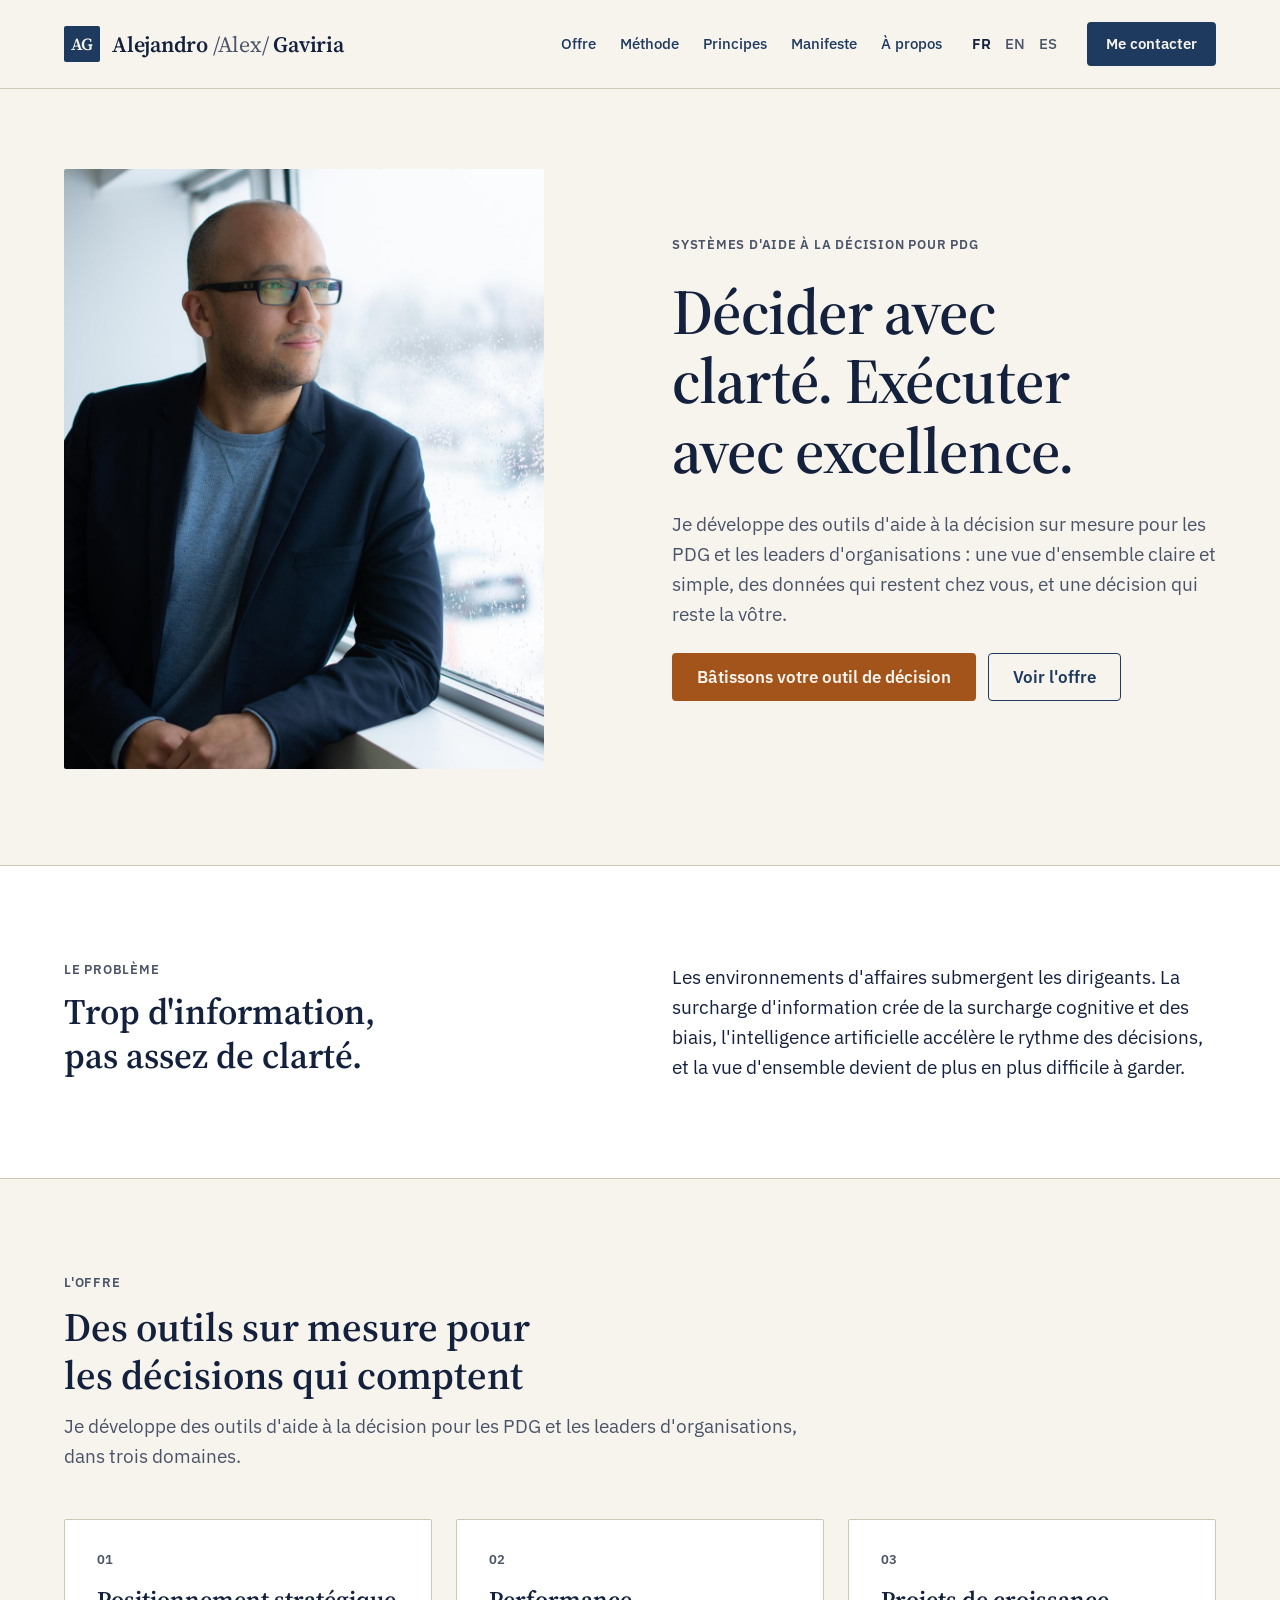
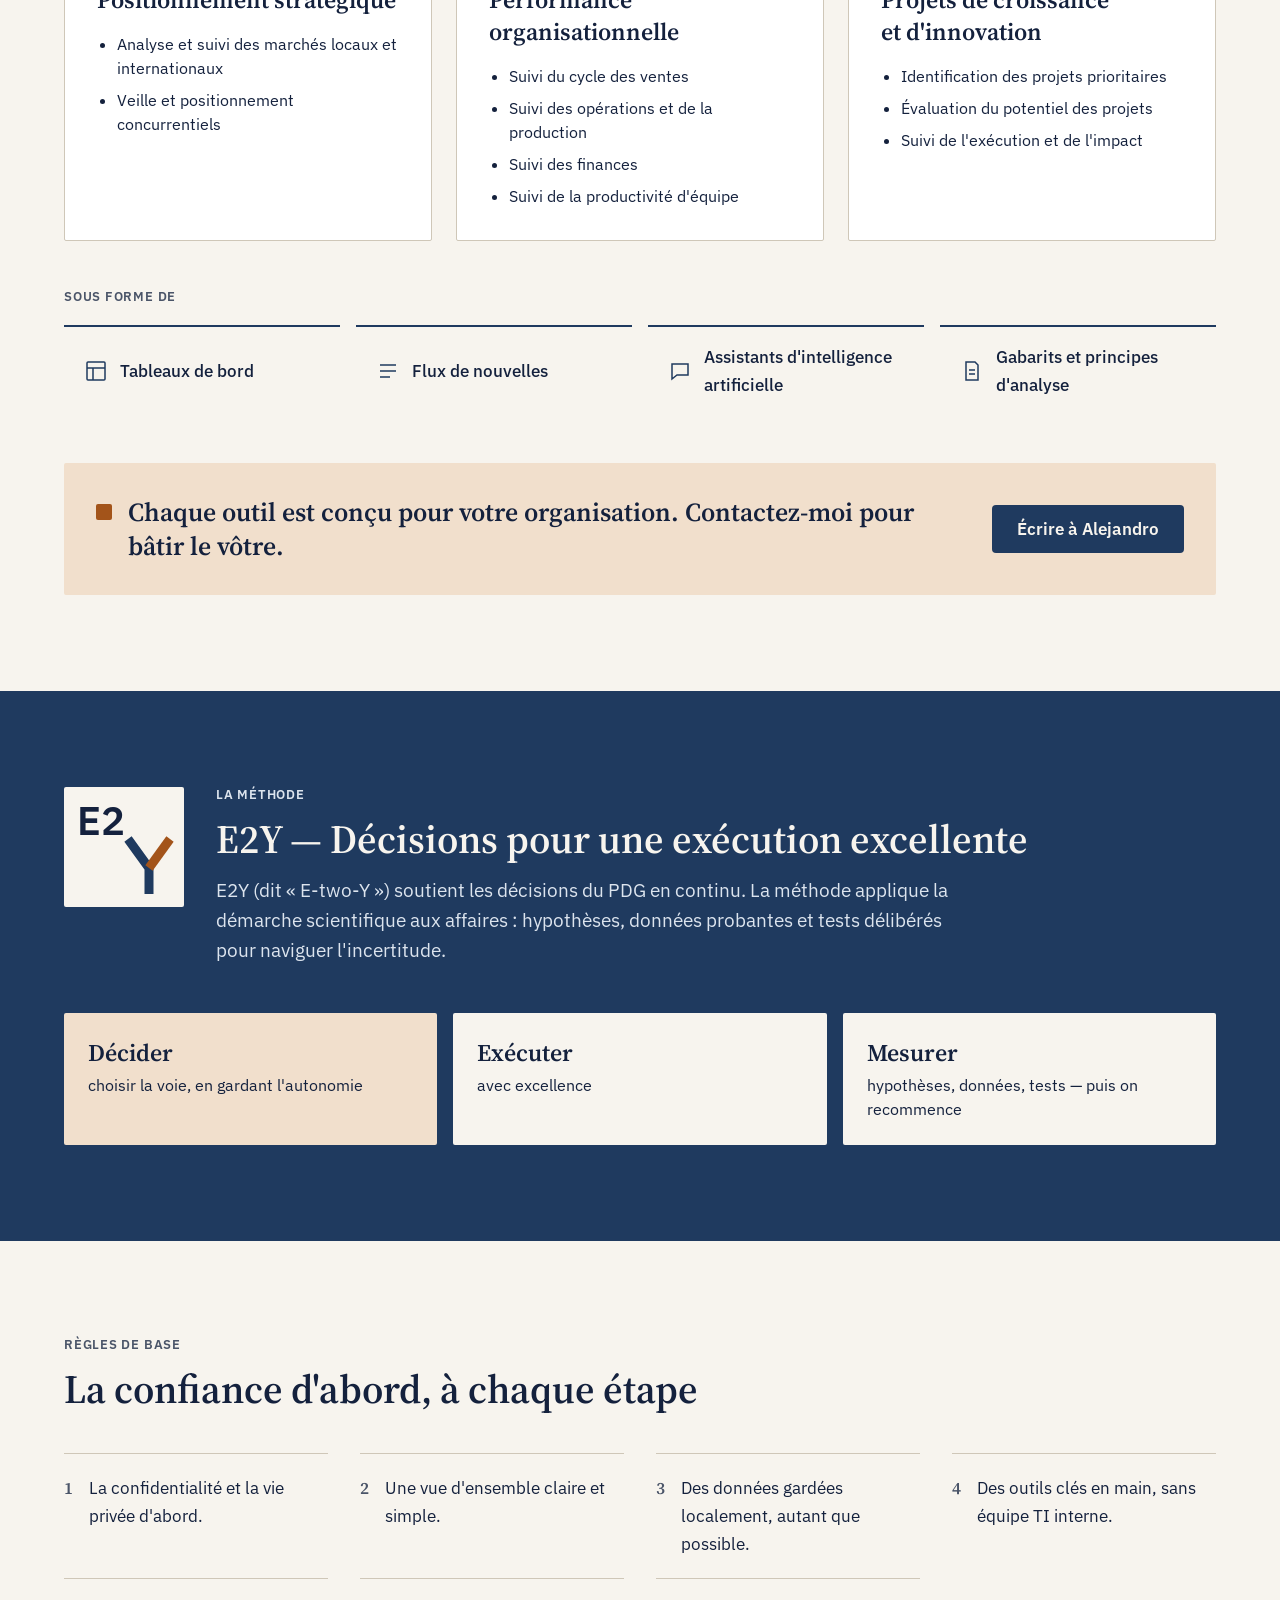
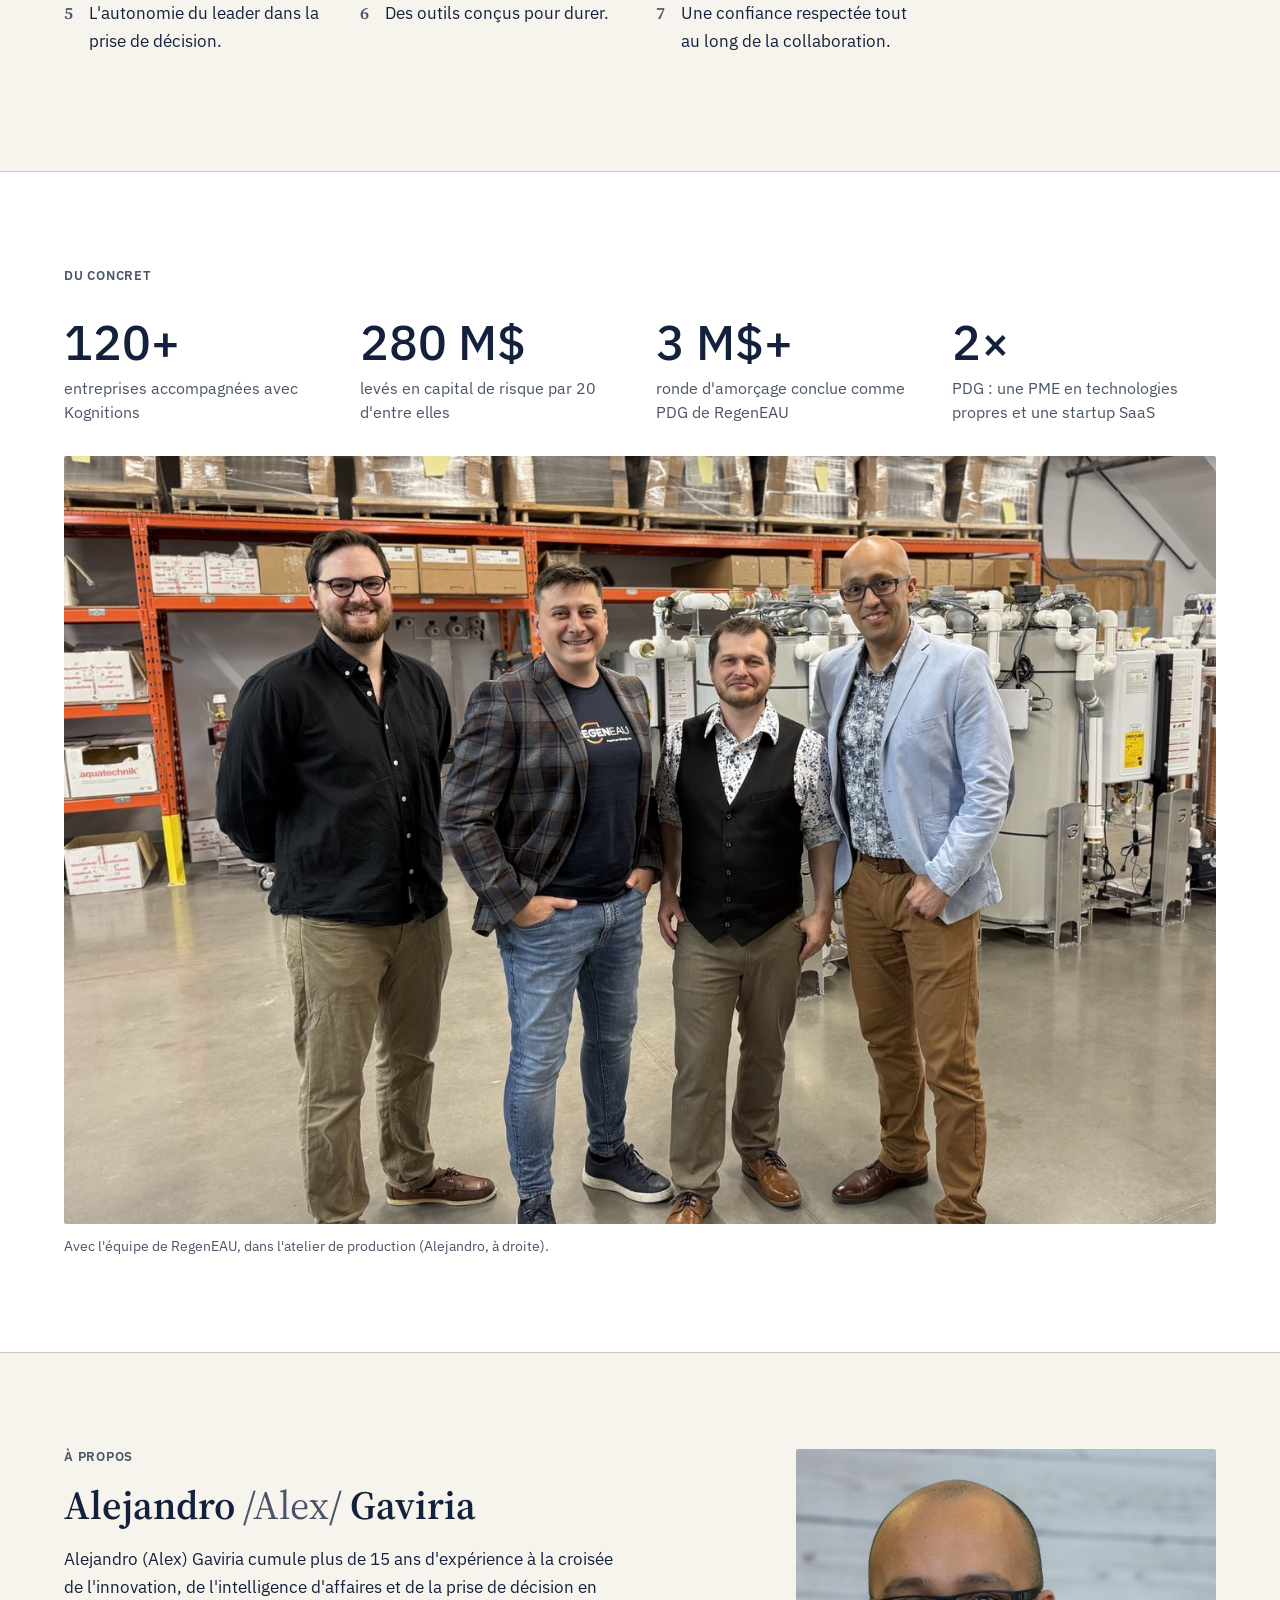
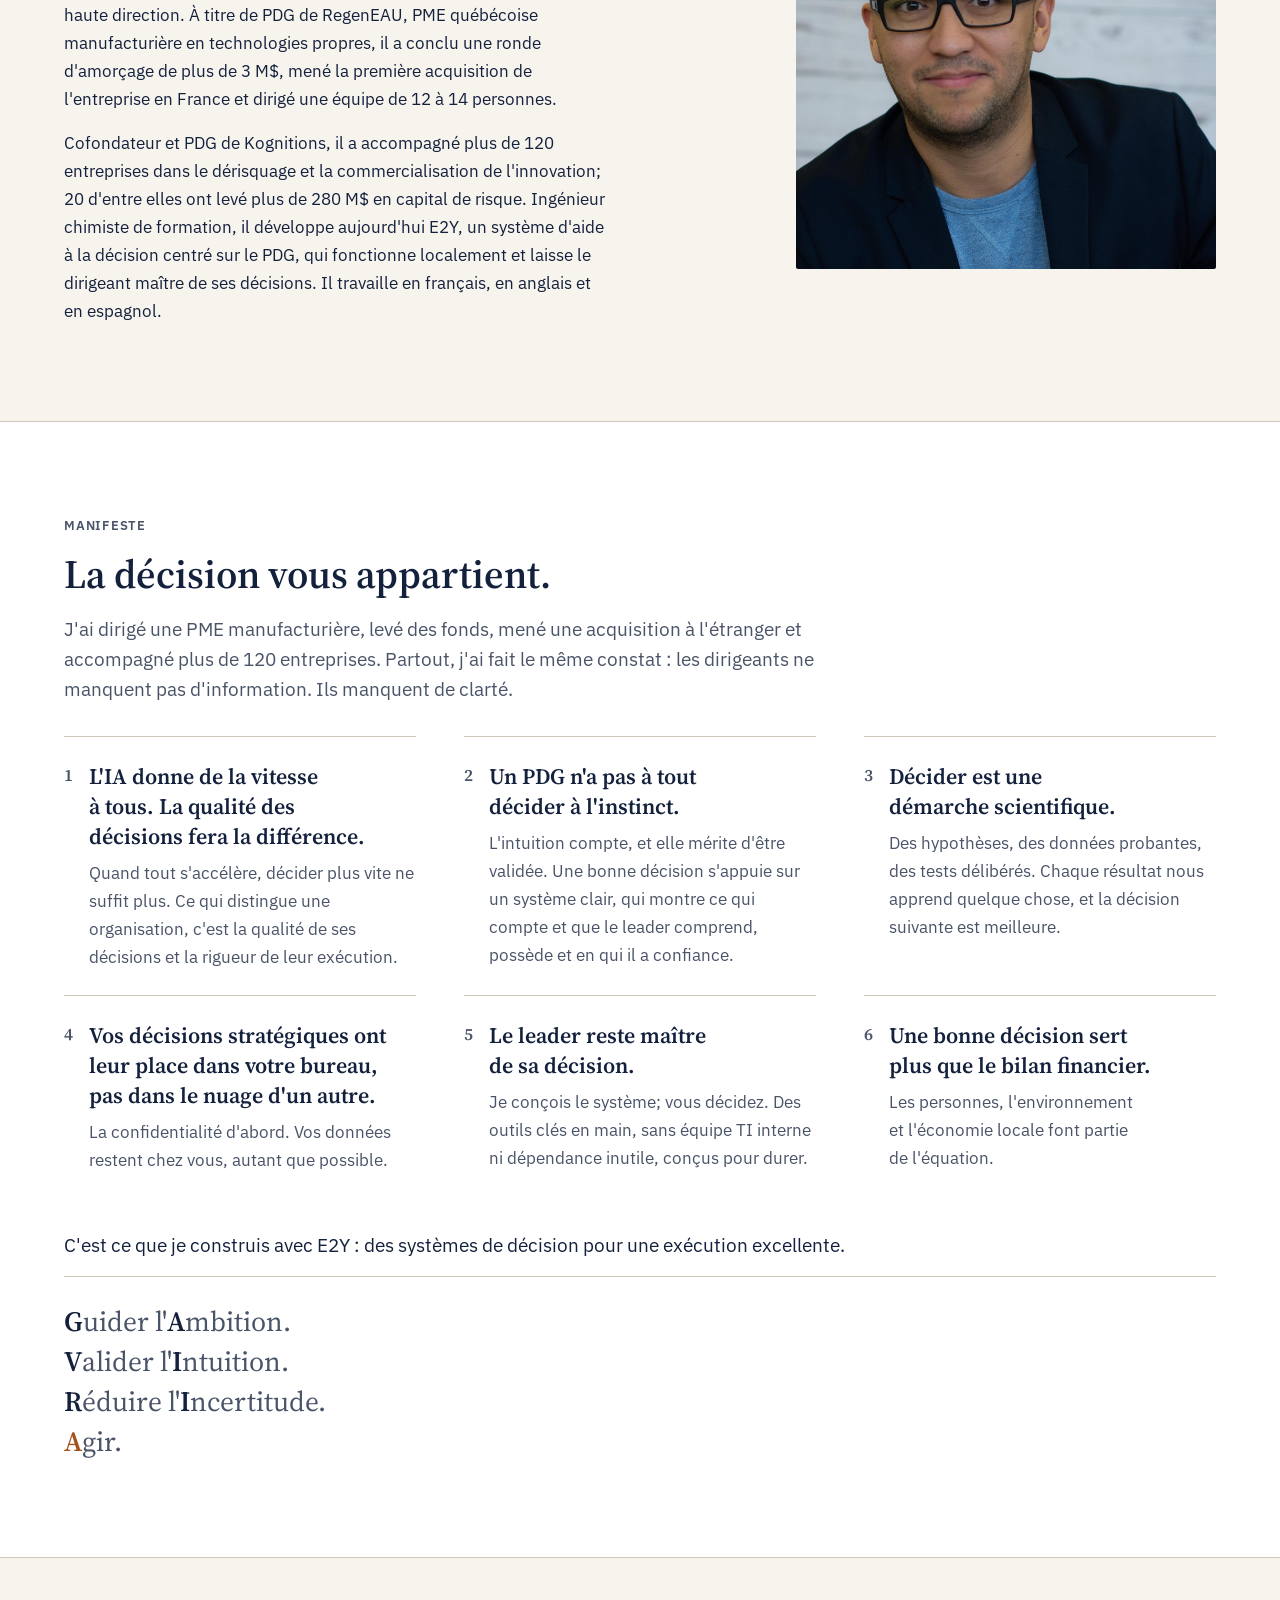
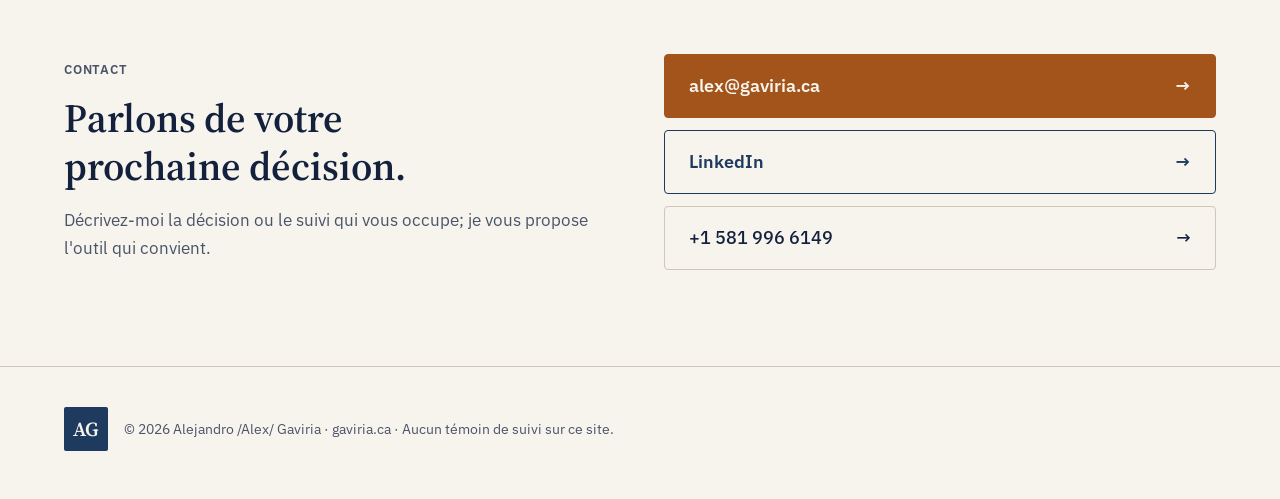
==== docs/index.html @ 64e520c6 "gaviria.ca v1.0" ====
<!doctype html>
<html lang="fr-CA">
<head>
<meta charset="utf-8">
<meta name="viewport" content="width=device-width, initial-scale=1">
<title>Alejandro /Alex/ Gaviria — Architecte de la décision</title>
<meta name="description" content="Outils d&#x27;aide à la décision sur mesure pour PDG : une vue d&#x27;ensemble claire, des données qui restent chez vous, une décision qui reste la vôtre. Méthode E2Y.">
<link rel="canonical" href="https://gaviria.ca/">
<link rel="alternate" hreflang="fr-CA" href="https://gaviria.ca/">
<link rel="alternate" hreflang="en-CA" href="https://gaviria.ca/en/">
<link rel="alternate" hreflang="es" href="https://gaviria.ca/es/">
<link rel="alternate" hreflang="x-default" href="https://gaviria.ca/">
<meta property="og:type" content="website">
<meta property="og:title" content="Alejandro /Alex/ Gaviria — Architecte de la décision">
<meta property="og:description" content="Outils d&#x27;aide à la décision sur mesure pour PDG : une vue d&#x27;ensemble claire, des données qui restent chez vous, une décision qui reste la vôtre. Méthode E2Y.">
<meta property="og:url" content="https://gaviria.ca/">
<meta property="og:image" content="https://gaviria.ca/assets/img/og.jpg">
<meta property="og:locale" content="fr_CA">
<meta name="twitter:card" content="summary_large_image">
<meta name="theme-color" content="#1F3A5F">
<link rel="icon" href="favicon.svg" type="image/svg+xml">
<link rel="apple-touch-icon" href="assets/img/apple-touch-icon.png">
<link rel="preconnect" href="https://fonts.googleapis.com">
<link rel="preconnect" href="https://fonts.gstatic.com" crossorigin>
<link rel="stylesheet" href="https://fonts.googleapis.com/css2?family=IBM+Plex+Sans:wght@400;500;600&family=Source+Serif+4:opsz,wght@8..60,400;8..60,600&display=swap">
<link rel="stylesheet" href="assets/site.css">
<script type="application/ld+json">{"@context": "https://schema.org", "@type": "Person", "name": "Alejandro Gaviria", "alternateName": "Alex Gaviria", "jobTitle": "Architecte de la décision", "url": "https://gaviria.ca/", "email": "alex@gaviria.ca", "telephone": "+15819966149", "sameAs": ["https://www.linkedin.com/in/alejandroalexgaviria/"], "knowsLanguage": ["fr", "en", "es"]}</script>
</head>
<body>
<a class="skip" href="#main">Aller au contenu</a>
<header class="header">
<nav class="wrap nav" aria-label="Navigation principale">
<a class="wordmark" href="./"><span class="mono" aria-hidden="true">AG</span><span class="wm">Alejandro <span>/Alex/</span> Gaviria</span></a>
<div class="nav__links">
<span class="nav__sections"><a href="#offre">Offre</a><a href="#methode">Méthode</a><a href="#principes">Principes</a><a href="#manifeste">Manifeste</a><a href="#apropos">À propos</a></span>
<span class="langs" role="group" aria-label="Langue"><strong aria-current="true" lang="fr-CA" title="Français">FR</strong><a href="en/" lang="en-CA" hreflang="en-CA" title="English">EN</a><a href="es/" lang="es" hreflang="es" title="Español">ES</a></span>
<a class="btn btn--primary" href="#contact">Me contacter</a>
</div>
</nav>
</header>

<main id="main">
<section class="wrap hero" aria-labelledby="hero-title">
<div class="stack">
<p class="label">Systèmes d&#x27;aide à la décision pour PDG</p>
<h1 id="hero-title">Décider avec clarté. Exécuter avec excellence.</h1>
<p class="lede">Je développe des outils d&#x27;aide à la décision sur mesure pour les PDG et les leaders d&#x27;organisations : une vue d&#x27;ensemble claire et simple, des données qui restent chez vous, et une décision qui reste la vôtre.</p>
<div class="btns">
<a class="btn btn--decision" href="mailto:alex@gaviria.ca?subject=Outil%20d%27aide%20%C3%A0%20la%20d%C3%A9cision">Bâtissons votre outil de décision</a>
<a class="btn btn--ghost" href="#offre">Voir l&#x27;offre</a>
</div>
</div>
<img class="hero__photo" src="assets/img/hero.jpg" width="1000" height="1250" alt="Alejandro Gaviria regardant par la fenêtre" style="order:-1" fetchpriority="high">
</section>

<section class="section section--white" aria-labelledby="problem-title">
<div class="wrap split">
<div class="stack" style="gap:12px"><p class="label">Le problème</p><h2 class="h2" id="problem-title">Trop d&#x27;information, pas assez de clarté.</h2></div>
<p style="font-size:19px;line-height:30px">Les environnements d&#x27;affaires submergent les dirigeants. La surcharge d&#x27;information crée de la surcharge cognitive et des biais, l&#x27;intelligence artificielle accélère le rythme des décisions, et la vue d&#x27;ensemble devient de plus en plus difficile à garder.</p>
</div>
</section>

<section class="section" id="offre" aria-labelledby="offer-title">
<div class="wrap stack-lg">
<div class="stack narrow" style="gap:12px">
<p class="label">L&#x27;offre</p>
<h2 class="h2" id="offer-title">Des outils sur mesure pour les décisions qui comptent</h2>
<p class="lede">Je développe des outils d&#x27;aide à la décision pour les PDG et les leaders d&#x27;organisations, dans trois domaines.</p>
</div>
<div class="cards"><article class="card"><p class="card__num">01</p><h3>Positionnement stratégique</h3><ul><li>Analyse et suivi des marchés locaux et internationaux</li><li>Veille et positionnement concurrentiels</li></ul></article><article class="card"><p class="card__num">02</p><h3>Performance organisationnelle</h3><ul><li>Suivi du cycle des ventes</li><li>Suivi des opérations et de la production</li><li>Suivi des finances</li><li>Suivi de la productivité d&#x27;équipe</li></ul></article><article class="card"><p class="card__num">03</p><h3>Projets de croissance et d&#x27;innovation</h3><ul><li>Identification des projets prioritaires</li><li>Évaluation du potentiel des projets</li><li>Suivi de l&#x27;exécution et de l&#x27;impact</li></ul></article></div>
<div class="stack" style="gap:20px">
<p class="label">Sous forme de</p>
<ul class="tools"><li><svg width="24" height="24" viewBox="0 0 24 24" fill="none" stroke="#1F3A5F" stroke-width="1.5" aria-hidden="true"><rect x="3" y="3" width="18" height="18" rx="1"/><path d="M3 9h18M9 21V9"/></svg><span>Tableaux de bord</span></li><li><svg width="24" height="24" viewBox="0 0 24 24" fill="none" stroke="#1F3A5F" stroke-width="1.5" aria-hidden="true"><path d="M4 6h16M4 12h16M4 18h10"/></svg><span>Flux de nouvelles</span></li><li><svg width="24" height="24" viewBox="0 0 24 24" fill="none" stroke="#1F3A5F" stroke-width="1.5" aria-hidden="true"><path d="M4 5h16v11H9l-5 4z"/></svg><span>Assistants d&#x27;intelligence artificielle</span></li><li><svg width="24" height="24" viewBox="0 0 24 24" fill="none" stroke="#1F3A5F" stroke-width="1.5" aria-hidden="true"><path d="M6 3h9l3 3v15H6z"/><path d="M9 11h6M9 15h6"/></svg><span>Gabarits et principes d&#x27;analyse</span></li></ul>
</div>
<div class="band">
<div class="band__text"><span class="band__mark" aria-hidden="true"></span><p>Chaque outil est conçu pour votre organisation. Contactez-moi pour bâtir le vôtre.</p></div>
<a class="btn btn--primary" href="mailto:alex@gaviria.ca?subject=Outil%20d%27aide%20%C3%A0%20la%20d%C3%A9cision">Écrire à Alejandro</a>
</div>
</div>
</section>

<section class="section section--brand" id="methode" aria-labelledby="method-title">
<div class="wrap stack-lg">
<div class="method__head">
<svg class="badge" viewBox="0 0 120 120" role="img" aria-label="Badge de la méthode E2Y"><rect width="120" height="120" rx="2" fill="#F7F4EE"/><text x="13" y="48" font-family="Source Serif 4, Georgia, serif" font-weight="600" font-size="40" fill="#14213D">E2</text><g transform="translate(55 49) scale(0.5)"><polyline points="60,116 60,64 18,6" fill="none" stroke="#1F3A5F" stroke-width="18"/><line x1="60" y1="64" x2="102" y2="6" stroke="#A3541A" stroke-width="18"/></g></svg>
<div class="stack">
<p class="label">La méthode</p>
<h2 class="h2" id="method-title">E2Y — Décisions pour une exécution excellente</h2>
<p class="lede">E2Y (dit « E-two-Y ») soutient les décisions du PDG en continu. La méthode applique la démarche scientifique aux affaires : hypothèses, données probantes et tests délibérés pour naviguer l&#x27;incertitude.</p>
</div>
</div>
<ol class="loop"><li><b>Décider</b><span>choisir la voie, en gardant l&#x27;autonomie</span></li><li><b>Exécuter</b><span>avec excellence</span></li><li><b>Mesurer</b><span>hypothèses, données, tests — puis on recommence</span></li></ol>
</div>
</section>

<section class="section" id="principes" aria-labelledby="principles-title">
<div class="wrap stack" style="gap:40px">
<div class="stack narrow" style="gap:12px"><p class="label">Règles de base</p><h2 class="h2" id="principles-title">La confiance d&#x27;abord, à chaque étape</h2></div>
<ol class="numbered"><li><span>La confidentialité et la vie privée d&#x27;abord.</span></li><li><span>Une vue d&#x27;ensemble claire et simple.</span></li><li><span>Des données gardées localement, autant que possible.</span></li><li><span>Des outils clés en main, sans équipe TI interne.</span></li><li><span>L&#x27;autonomie du leader dans la prise de décision.</span></li><li><span>Des outils conçus pour durer.</span></li><li><span>Une confiance respectée tout au long de la collaboration.</span></li></ol>
</div>
</section>

<section class="section section--white" aria-labelledby="proof-title">
<div class="wrap stack" style="gap:32px">
<h2 class="label" id="proof-title" style="font-family:var(--font-sans)">Du concret</h2>
<dl class="metrics"><div><dt>120+</dt><dd>entreprises accompagnées avec Kognitions</dd></div><div><dt>280 M$</dt><dd>levés en capital de risque par 20 d&#x27;entre elles</dd></div><div><dt>3 M$+</dt><dd>ronde d&#x27;amorçage conclue comme PDG de RegenEAU</dd></div><div><dt>2×</dt><dd>PDG : une PME en technologies propres et une startup SaaS</dd></div></dl>
<figure>
<img src="assets/img/equipe.jpg" width="1400" height="933" alt="Alejandro Gaviria avec trois membres de l&#x27;équipe de RegenEAU, dans l&#x27;atelier de production" loading="lazy">
<figcaption>Avec l&#x27;équipe de RegenEAU, dans l&#x27;atelier de production (Alejandro, à droite).</figcaption>
</figure>
</div>
</section>

<section class="section" id="apropos" aria-labelledby="about-title">
<div class="wrap about">
<img class="about__photo" src="assets/img/portrait.jpg" width="800" height="800" alt="Portrait d&#x27;Alejandro Gaviria" loading="lazy">
<div class="stack">
<p class="label">À propos</p>
<h2 class="h2" id="about-title">Alejandro <span>/Alex/</span> Gaviria</h2>
<p>Alejandro (Alex) Gaviria cumule plus de 15 ans d&#x27;expérience à la croisée de l&#x27;innovation, de l&#x27;intelligence d&#x27;affaires et de la prise de décision en haute direction. À titre de PDG de RegenEAU, PME québécoise manufacturière en technologies propres, il a conclu une ronde d&#x27;amorçage de plus de 3 M$, mené la première acquisition de l&#x27;entreprise en France et dirigé une équipe de 12 à 14 personnes.</p><p>Cofondateur et PDG de Kognitions, il a accompagné plus de 120 entreprises dans le dérisquage et la commercialisation de l&#x27;innovation; 20 d&#x27;entre elles ont levé plus de 280 M$ en capital de risque. Ingénieur chimiste de formation, il développe aujourd&#x27;hui E2Y, un système d&#x27;aide à la décision centré sur le PDG, qui fonctionne localement et laisse le dirigeant maître de ses décisions. Il travaille en français, en anglais et en espagnol.</p>
</div>
</div>
</section>

<section class="section section--white" id="manifeste" aria-labelledby="manifesto-title">
<div class="wrap stack">
<p class="label">Manifeste</p>
<h2 class="h2" id="manifesto-title">La décision vous appartient.</h2>
<p class="lede">J&#x27;ai dirigé une PME manufacturière, levé des fonds, mené une acquisition à l&#x27;étranger et accompagné plus de 120 entreprises. Partout, j&#x27;ai fait le même constat : les dirigeants ne manquent pas d&#x27;information. Ils manquent de clarté.</p>
<ol class="numbered manifesto" style="margin-top:16px"><li><div><h3>L&#x27;IA donne de la vitesse à tous. La qualité des décisions fera la différence.</h3><p>Quand tout s&#x27;accélère, décider plus vite ne suffit plus. Ce qui distingue une organisation, c&#x27;est la qualité de ses décisions et la rigueur de leur exécution.</p></div></li><li><div><h3>Un PDG n&#x27;a pas à tout décider à l&#x27;instinct.</h3><p>L&#x27;intuition compte, et elle mérite d&#x27;être validée. Une bonne décision s&#x27;appuie sur un système clair, qui montre ce qui compte et que le leader comprend, possède et en qui il a confiance.</p></div></li><li><div><h3>Décider est une démarche scientifique.</h3><p>Des hypothèses, des données probantes, des tests délibérés. Chaque résultat nous apprend quelque chose, et la décision suivante est meilleure.</p></div></li><li><div><h3>Vos décisions stratégiques ont leur place dans votre bureau, pas dans le nuage d&#x27;un autre.</h3><p>La confidentialité d&#x27;abord. Vos données restent chez vous, autant que possible.</p></div></li><li><div><h3>Le leader reste maître de sa décision.</h3><p>Je conçois le système; vous décidez. Des outils clés en main, sans équipe TI interne ni dépendance inutile, conçus pour durer.</p></div></li><li><div><h3>Une bonne décision sert plus que le bilan financier.</h3><p>Les personnes, l&#x27;environnement et l&#x27;économie locale font partie de l&#x27;équation.</p></div></li></ol>
<p style="margin-top:16px;font-size:19px;line-height:30px">C&#x27;est ce que je construis avec E2Y : des systèmes de décision pour une exécution excellente.</p>
<div class="motto" aria-label="Guider l&#x27;Ambition.Valider l&#x27;Intuition.Réduire l&#x27;Incertitude.Agir."><p><b>G</b>uider l&#x27;<b>A</b>mbition.</p><p><b>V</b>alider l&#x27;<b>I</b>ntuition.</p><p><b>R</b>éduire l&#x27;<b>I</b>ncertitude.</p><p><b class="act">A</b>gir.</p></div>
</div>
</section>

<section class="section" id="contact" aria-labelledby="contact-title">
<div class="wrap contact">
<div class="stack">
<p class="label">Contact</p>
<h2 class="h2" id="contact-title">Parlons de votre prochaine décision.</h2>
<p class="muted">Décrivez-moi la décision ou le suivi qui vous occupe; je vous propose l&#x27;outil qui convient.</p>
</div>
<div class="contact__links">
<a class="btn--decision" href="mailto:alex@gaviria.ca?subject=Outil%20d%27aide%20%C3%A0%20la%20d%C3%A9cision"><span>alex@gaviria.ca</span><span aria-hidden="true">→</span></a>
<a href="https://www.linkedin.com/in/alejandroalexgaviria/" rel="me noopener"><span>LinkedIn</span><span aria-hidden="true">→</span></a>
<a class="quiet" href="tel:+15819966149"><span>+1 581 996 6149</span><span aria-hidden="true">→</span></a>
</div>
</div>
</section>
</main>

<footer class="footer">
<div class="wrap footer__row"><span class="mono mono--lg" aria-hidden="true">AG</span><span>© 2026 Alejandro /Alex/ Gaviria · gaviria.ca · Aucun témoin de suivi sur ce site.</span></div>
</footer>
</body>
</html>
---- docs/assets/site.css ----
/* gaviria.ca — built on the Alejandro /Alex/ Gaviria design system (tokens below) */
:root {
  --paper: #F7F4EE;
  --surface: #FFFFFF;
  --ink: #14213D;
  --ink-muted: #4A5468;
  --brand: #1F3A5F;
  --brand-tint: #DCE4EE;
  --signal: #A3541A;
  --signal-strong: #8A4614;
  --signal-bright: #E0913F;
  --signal-tint: #F1DFCC;
  --hairline: #CFC7B8;
  --font-serif: "Source Serif 4", Georgia, "Times New Roman", serif;
  --font-sans: "IBM Plex Sans", system-ui, -apple-system, "Segoe UI", sans-serif;
  --radius-sm: 2px;
  --radius-md: 4px;
  --wrap: 1200px;
}

*, *::before, *::after { box-sizing: border-box; }
html { scroll-behavior: smooth; -webkit-text-size-adjust: 100%; }
@media (prefers-reduced-motion: reduce) { html { scroll-behavior: auto; } }
body { margin: 0; background: var(--paper); color: var(--ink); font-family: var(--font-sans); font-size: 17px; line-height: 28px; }
img { display: block; max-width: 100%; height: auto; }
a { color: var(--brand); }
a:hover { color: var(--ink); }
:focus-visible { outline: 3px solid var(--signal); outline-offset: 3px; }
h1, h2, h3 { font-family: var(--font-serif); font-weight: 600; margin: 0; text-wrap: balance; }
p { margin: 0; text-wrap: pretty; }

.skip { position: absolute; left: -9999px; top: 8px; background: var(--brand); color: var(--paper); padding: 8px 16px; border-radius: var(--radius-md); z-index: 10; }
.skip:focus { left: 16px; }

.wrap { max-width: var(--wrap); margin: 0 auto; padding: 0 24px; }
.section { padding: 96px 0; }
.section--white { background: var(--surface); border-top: 1px solid var(--hairline); border-bottom: 1px solid var(--hairline); }
.section--brand { background: var(--brand); color: var(--paper); }
.stack { display: flex; flex-direction: column; gap: 16px; }
.stack-lg { display: flex; flex-direction: column; gap: 48px; }
.label { font-size: 13px; line-height: 16px; font-weight: 600; letter-spacing: 0.06em; text-transform: uppercase; color: var(--ink-muted); }
.section--brand .label { color: var(--brand-tint); }
.h2 { font-size: 40px; line-height: 48px; }
.lede { font-size: 19px; line-height: 30px; color: var(--ink-muted); max-width: 760px; }
.muted { color: var(--ink-muted); }
.narrow { max-width: 760px; }

/* Buttons */
.btn { display: inline-flex; align-items: center; justify-content: center; text-align: center; min-height: 48px; padding: 10px 24px; line-height: 22px; border-radius: var(--radius-md); font-weight: 600; text-decoration: none; border: 1px solid transparent; }
.btn--decision { background: var(--signal); color: var(--paper); }
.btn--decision:hover { background: var(--signal-strong); color: var(--paper); }
.btn--primary { background: var(--brand); color: var(--paper); }
.btn--primary:hover { background: var(--ink); color: var(--paper); }
.btn--ghost { border-color: var(--brand); color: var(--brand); }
.btn--ghost:hover { background: var(--brand-tint); color: var(--ink); }
.btns { display: flex; flex-wrap: wrap; gap: 12px; }

/* Header */
.header { border-bottom: 1px solid var(--hairline); background: var(--paper); }
.nav { display: flex; flex-wrap: wrap; align-items: center; justify-content: space-between; gap: 12px 32px; padding-top: 20px; padding-bottom: 20px; }
.wordmark { font-family: var(--font-serif); font-weight: 600; font-size: 22px; line-height: 28px; letter-spacing: -0.01em; color: var(--ink); text-decoration: none; white-space: nowrap; }
.wordmark { display: inline-flex; align-items: center; gap: 12px; }
.wordmark .wm span { font-weight: 400; color: var(--ink-muted); }
.mono { display: inline-flex; align-items: center; justify-content: center; width: 36px; height: 36px; flex-shrink: 0; background: var(--brand); color: var(--paper); border-radius: var(--radius-sm); font-family: var(--font-serif); font-weight: 600; font-size: 17px; letter-spacing: -0.02em; }
.mono--lg { width: 44px; height: 44px; font-size: 20px; }
.footer__row { display: flex; align-items: center; gap: 16px; flex-wrap: wrap; }
.nav__links { display: flex; flex-wrap: wrap; align-items: center; gap: 4px 24px; font-size: 15px; font-weight: 500; }
.nav__links a:not(.btn) { text-decoration: none; padding: 10px 0; }
.langs { display: flex; gap: 2px; color: var(--ink-muted); }
.nav__links .langs a, .langs strong { padding: 10px 6px; text-decoration: none; }
.langs a { color: var(--ink-muted); }
.langs strong { color: var(--ink); font-weight: 600; }
.nav__links .btn { min-height: 44px; padding: 8px 18px; }
.nav__sections { display: contents; }
@media (max-width: 760px) {
  .nav__sections { display: none; }
}

/* Hero */
.hero { display: grid; grid-template-columns: repeat(auto-fit, minmax(300px, 1fr)); gap: 48px 64px; align-items: center; padding-top: 80px; padding-bottom: 96px; }
.hero__photo { width: 100%; max-width: 480px; aspect-ratio: 4 / 5; object-fit: cover; border-radius: var(--radius-sm); }
.hero h1 { font-size: clamp(40px, 5vw, 68px); line-height: 1.08; letter-spacing: -0.015em; }
.hero .stack { gap: 24px; }

/* Problem */
.split { display: grid; grid-template-columns: repeat(auto-fit, minmax(300px, 1fr)); gap: 32px 64px; }
.split .h2 { font-size: 36px; line-height: 44px; }

/* Offer */
.cards { display: grid; grid-template-columns: repeat(auto-fit, minmax(280px, 1fr)); gap: 24px; }
.card { background: var(--surface); border: 1px solid var(--hairline); border-radius: var(--radius-sm); padding: 32px; display: flex; flex-direction: column; gap: 16px; }
.card__num { font-size: 13px; line-height: 16px; font-weight: 600; color: var(--ink-muted); }
.card h3 { font-size: 24px; line-height: 32px; }
.card ul { margin: 0; padding-left: 20px; display: flex; flex-direction: column; gap: 8px; font-size: 16px; line-height: 24px; }
.tools { display: grid; grid-template-columns: repeat(auto-fit, minmax(220px, 1fr)); gap: 16px; list-style: none; margin: 0; padding: 0; }
.tools li { display: flex; align-items: center; gap: 12px; padding: 16px 20px; border-top: 2px solid var(--brand); font-weight: 500; }
.tools svg { flex-shrink: 0; }
.band { background: var(--signal-tint); border-radius: var(--radius-sm); padding: 32px; display: flex; flex-wrap: wrap; align-items: center; justify-content: space-between; gap: 24px; }
.band__text { display: flex; gap: 16px; align-items: flex-start; flex: 1 1 420px; }
.band__mark { width: 16px; height: 16px; margin-top: 9px; background: var(--signal); border-radius: var(--radius-sm); flex-shrink: 0; }
.band p { font-family: var(--font-serif); font-weight: 600; font-size: 26px; line-height: 34px; }

/* Method */
.method__head { display: flex; flex-wrap: wrap; gap: 32px; align-items: flex-start; }
.method__head .stack { flex: 1 1 420px; gap: 12px; }
.badge { width: 120px; height: 120px; flex-shrink: 0; }
.section--brand .lede { color: var(--brand-tint); }
.loop { display: flex; flex-wrap: wrap; align-items: stretch; gap: 16px; list-style: none; margin: 0; padding: 0; }
.loop li { flex: 1 1 220px; background: var(--paper); color: var(--ink); border-radius: var(--radius-sm); padding: 24px; display: flex; flex-direction: column; gap: 4px; position: relative; }
.loop li:first-child { background: var(--signal-tint); }
.loop b { font-family: var(--font-serif); font-weight: 600; font-size: 24px; line-height: 32px; }
.loop span { font-size: 16px; line-height: 24px; }

/* Principles, manifesto lists */
.numbered { list-style: none; margin: 0; padding: 0; display: grid; grid-template-columns: repeat(auto-fit, minmax(260px, 1fr)); gap: 0 32px; counter-reset: n; }
.numbered li { display: flex; gap: 16px; padding: 20px 0; border-top: 1px solid var(--hairline); counter-increment: n; }
.numbered li::before { content: counter(n); font-family: var(--font-serif); font-weight: 600; color: var(--ink-muted); }
.manifesto { grid-template-columns: repeat(auto-fit, minmax(320px, 1fr)); gap: 0 48px; }
.manifesto li { padding: 24px 0; }
.manifesto h3 { font-size: 22px; line-height: 30px; margin-bottom: 8px; }
.manifesto p { color: var(--ink-muted); }
.motto { padding-top: 24px; border-top: 1px solid var(--hairline); font-family: var(--font-serif); font-size: 28px; line-height: 40px; color: var(--ink-muted); }
.motto p { margin: 0; }
.motto b { font-weight: 600; color: var(--ink); }
.motto .act { color: var(--signal); }

/* Proof */
.metrics { display: grid; grid-template-columns: repeat(auto-fit, minmax(220px, 1fr)); gap: 32px; margin: 0; }
.metrics div { display: flex; flex-direction: column; gap: 8px; }
.metrics dt { font-size: 48px; line-height: 52px; font-weight: 500; }
.metrics dd { margin: 0; font-size: 16px; line-height: 24px; color: var(--ink-muted); }
figure { margin: 0; display: flex; flex-direction: column; gap: 12px; }
figure img { width: 100%; aspect-ratio: 3 / 2; object-fit: cover; border-radius: var(--radius-sm); }
figcaption { font-size: 14px; line-height: 20px; color: var(--ink-muted); }

/* About */
.about { display: grid; grid-template-columns: repeat(auto-fit, minmax(300px, 1fr)); gap: 48px; align-items: start; }
.about__photo { width: 100%; max-width: 420px; aspect-ratio: 1 / 1; object-fit: cover; border-radius: var(--radius-sm); justify-self: end; order: 1; }
.about h2 span { font-weight: 400; color: var(--ink-muted); }

/* Contact */
.contact { display: grid; grid-template-columns: repeat(auto-fit, minmax(300px, 1fr)); gap: 48px; align-items: center; }
.contact__links { display: flex; flex-direction: column; gap: 12px; }
.contact__links a { display: flex; align-items: center; justify-content: space-between; gap: 16px; min-height: 64px; padding: 0 24px; border-radius: var(--radius-md); text-decoration: none; font-weight: 600; font-size: 18px; border: 1px solid var(--brand); color: var(--brand); }
.contact__links a:hover { background: var(--brand-tint); color: var(--ink); }
.contact__links a.btn--decision { border-color: var(--signal); color: var(--paper); }
.contact__links a.btn--decision:hover { background: var(--signal-strong); color: var(--paper); }
.contact__links a.quiet { border-color: var(--hairline); color: var(--ink); font-weight: 500; }

/* Footer */
.footer { border-top: 1px solid var(--hairline); padding: 40px 0 48px; font-size: 14px; line-height: 20px; color: var(--ink-muted); }

@media (max-width: 600px) {
  .section { padding: 64px 0; }
  .hero { padding-top: 40px; padding-bottom: 64px; }
  .h2 { font-size: 32px; line-height: 40px; }
  .band p { font-size: 22px; line-height: 30px; }
  .about__photo { justify-self: start; }
  .motto { font-size: 22px; line-height: 34px; }
}
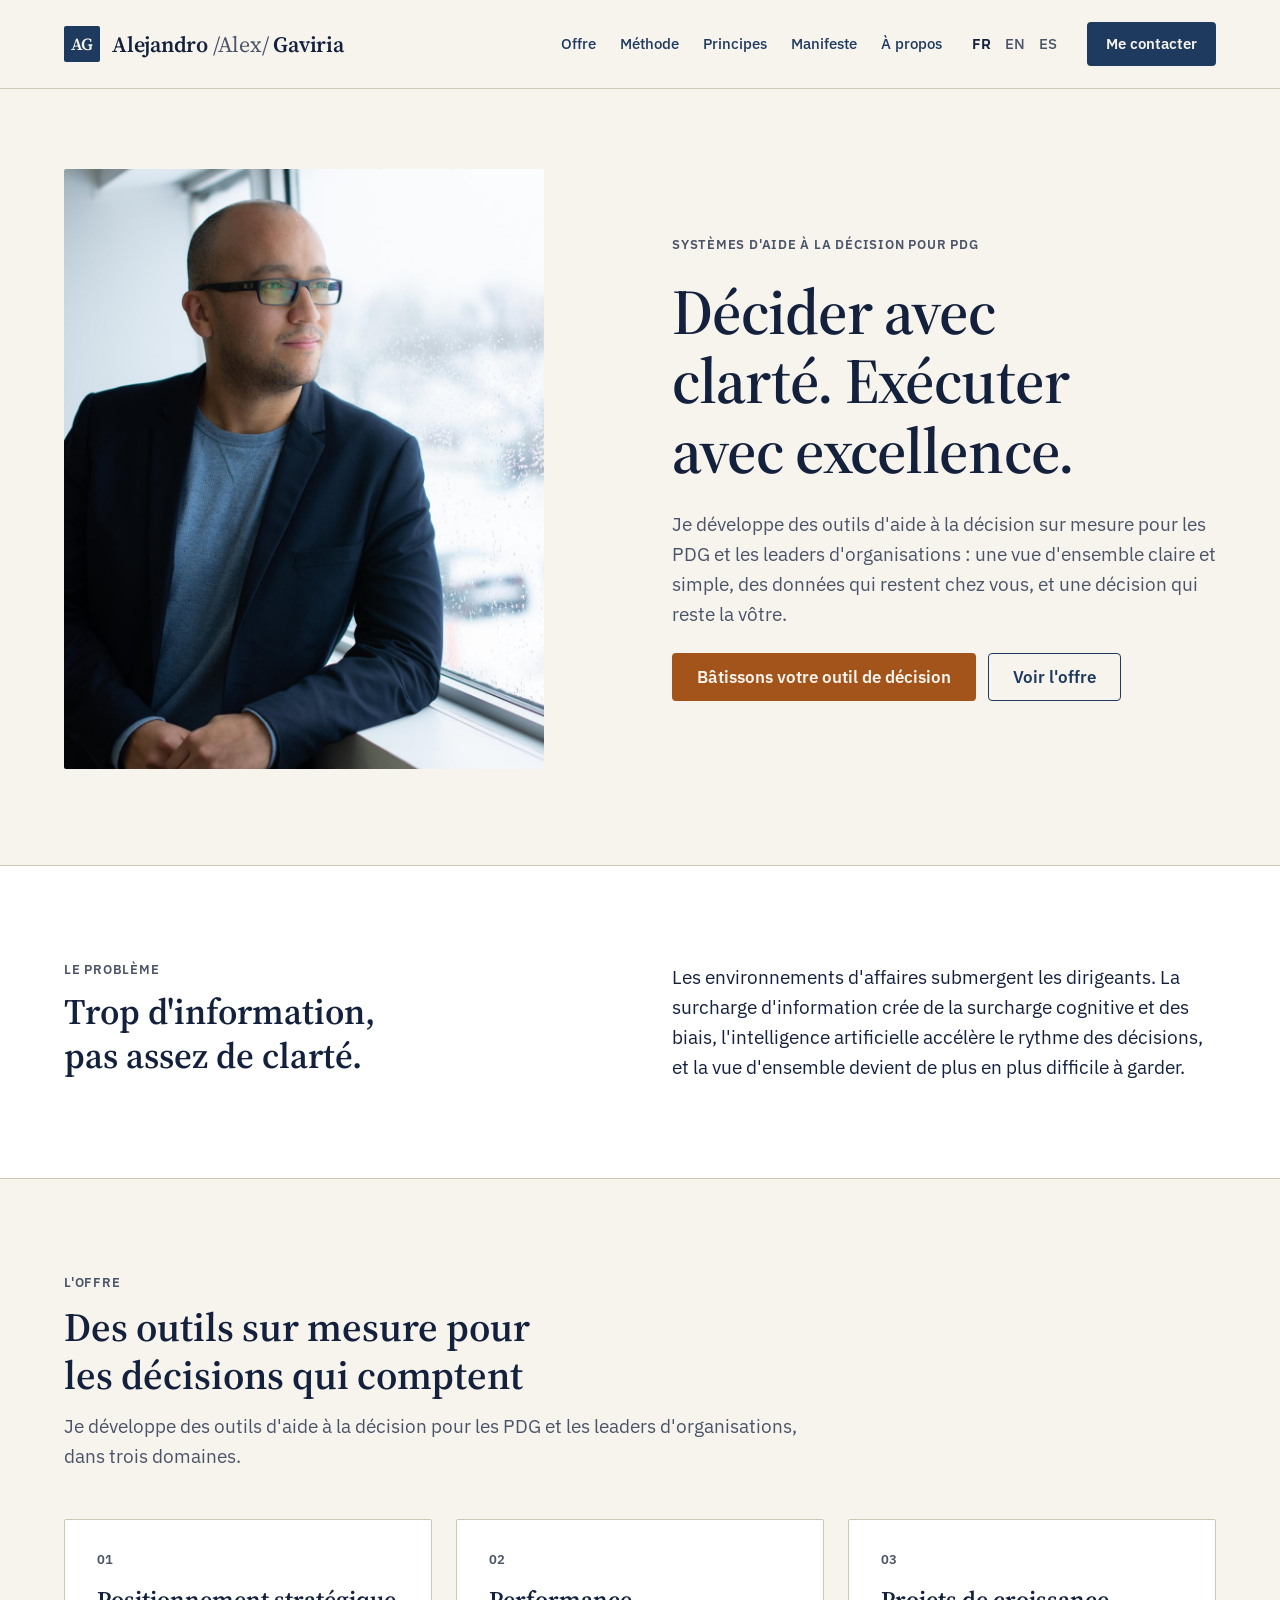
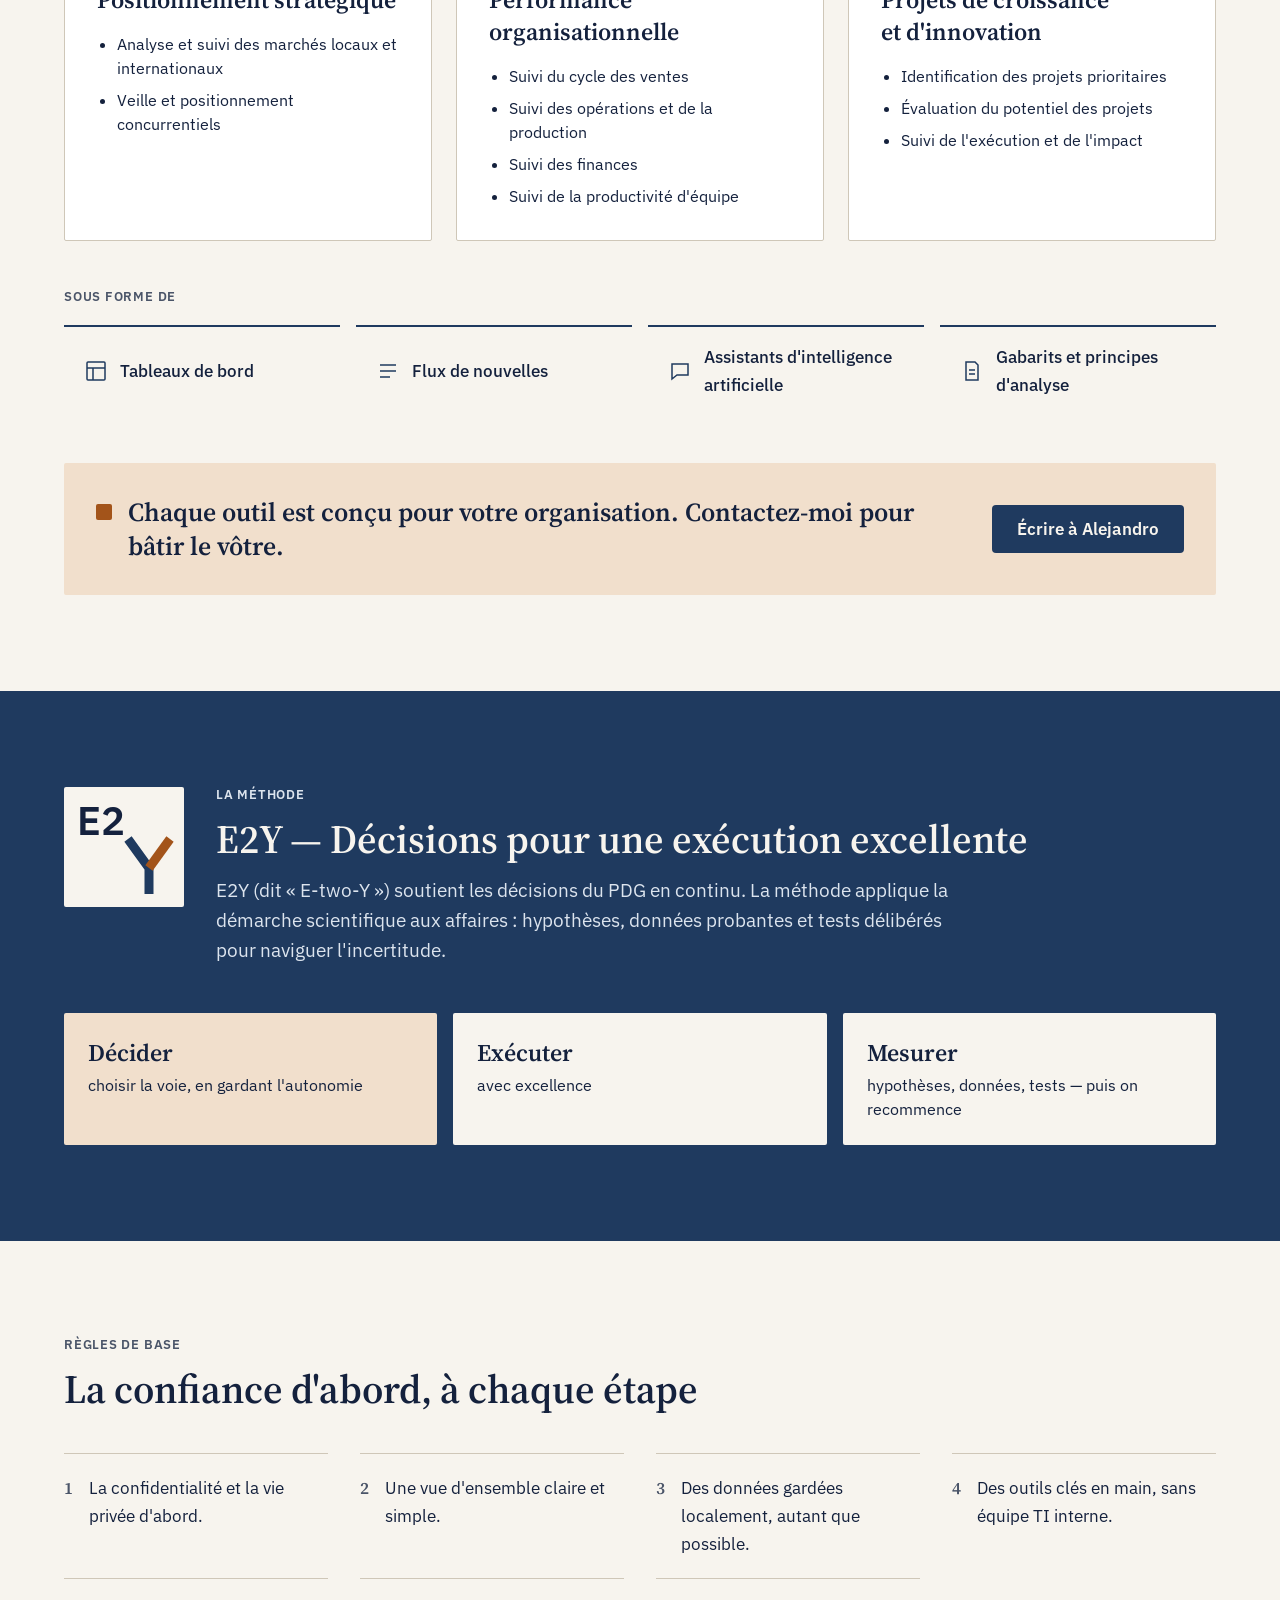
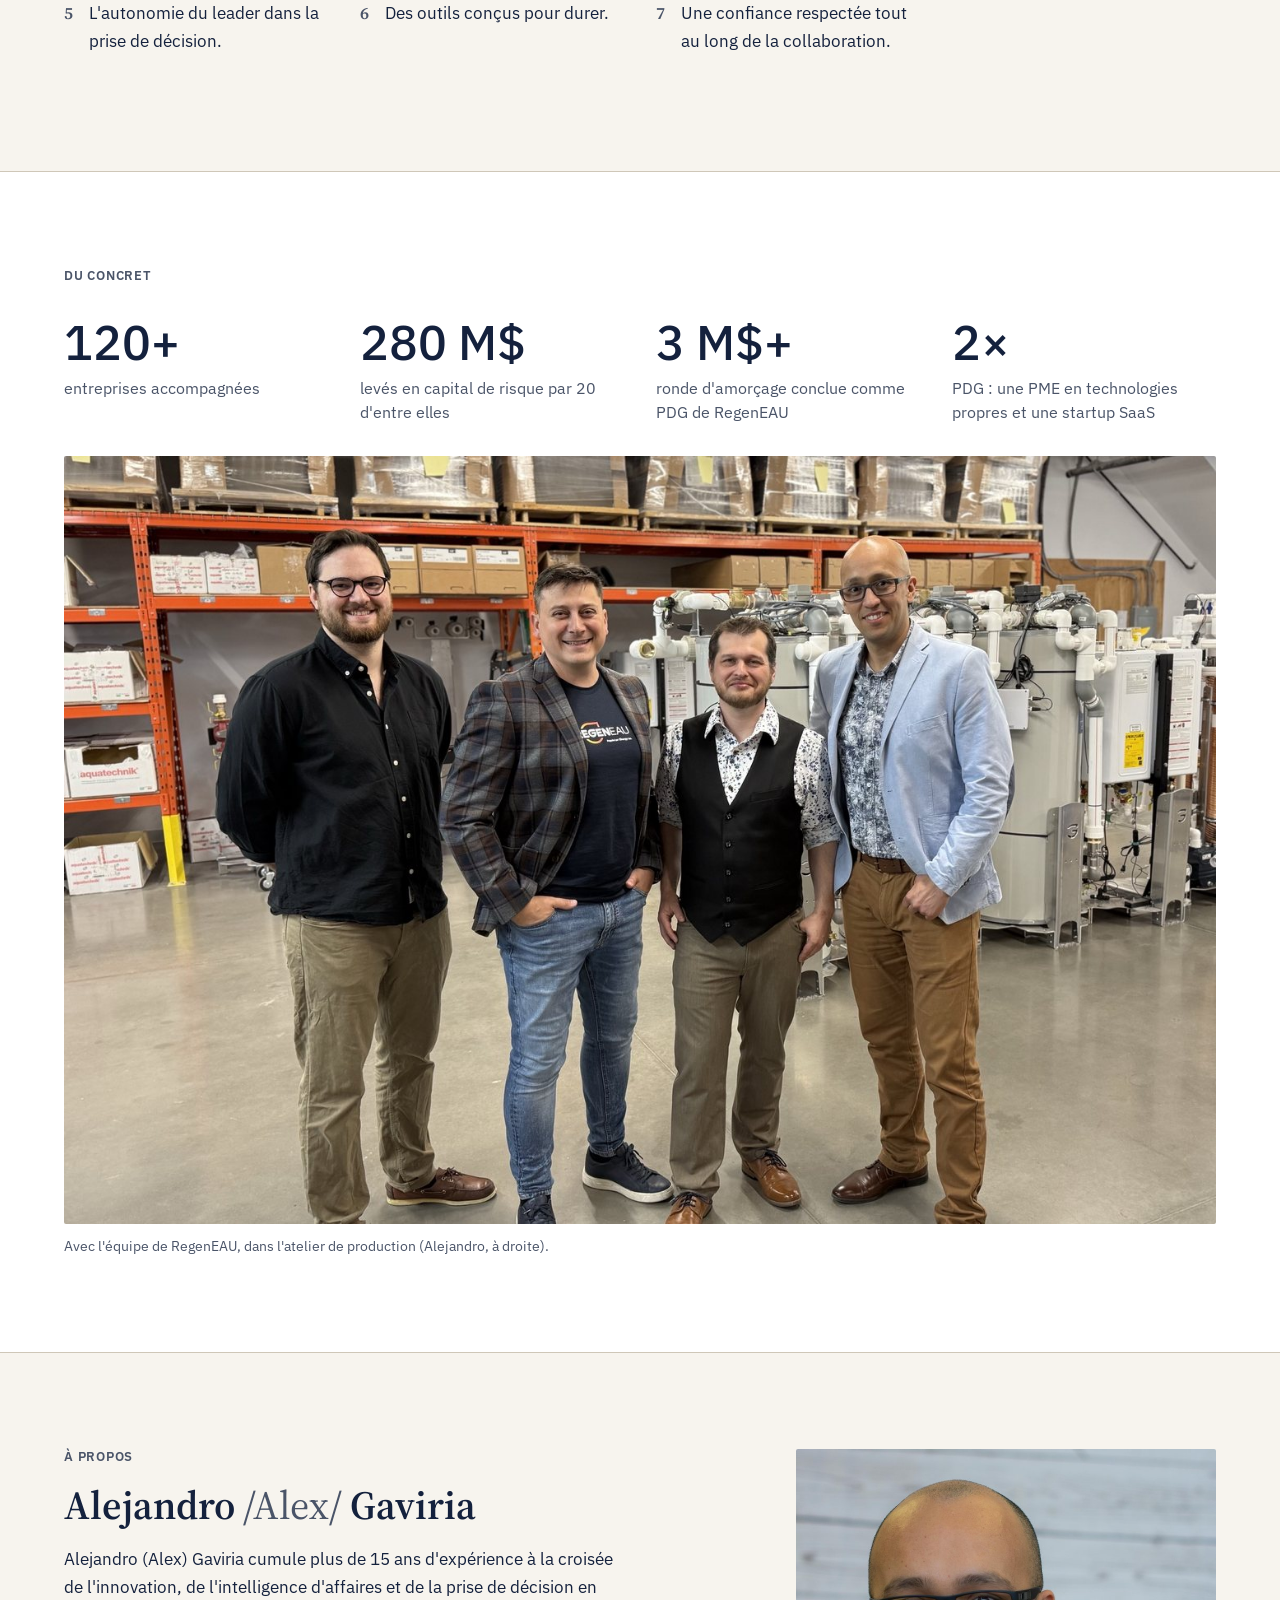
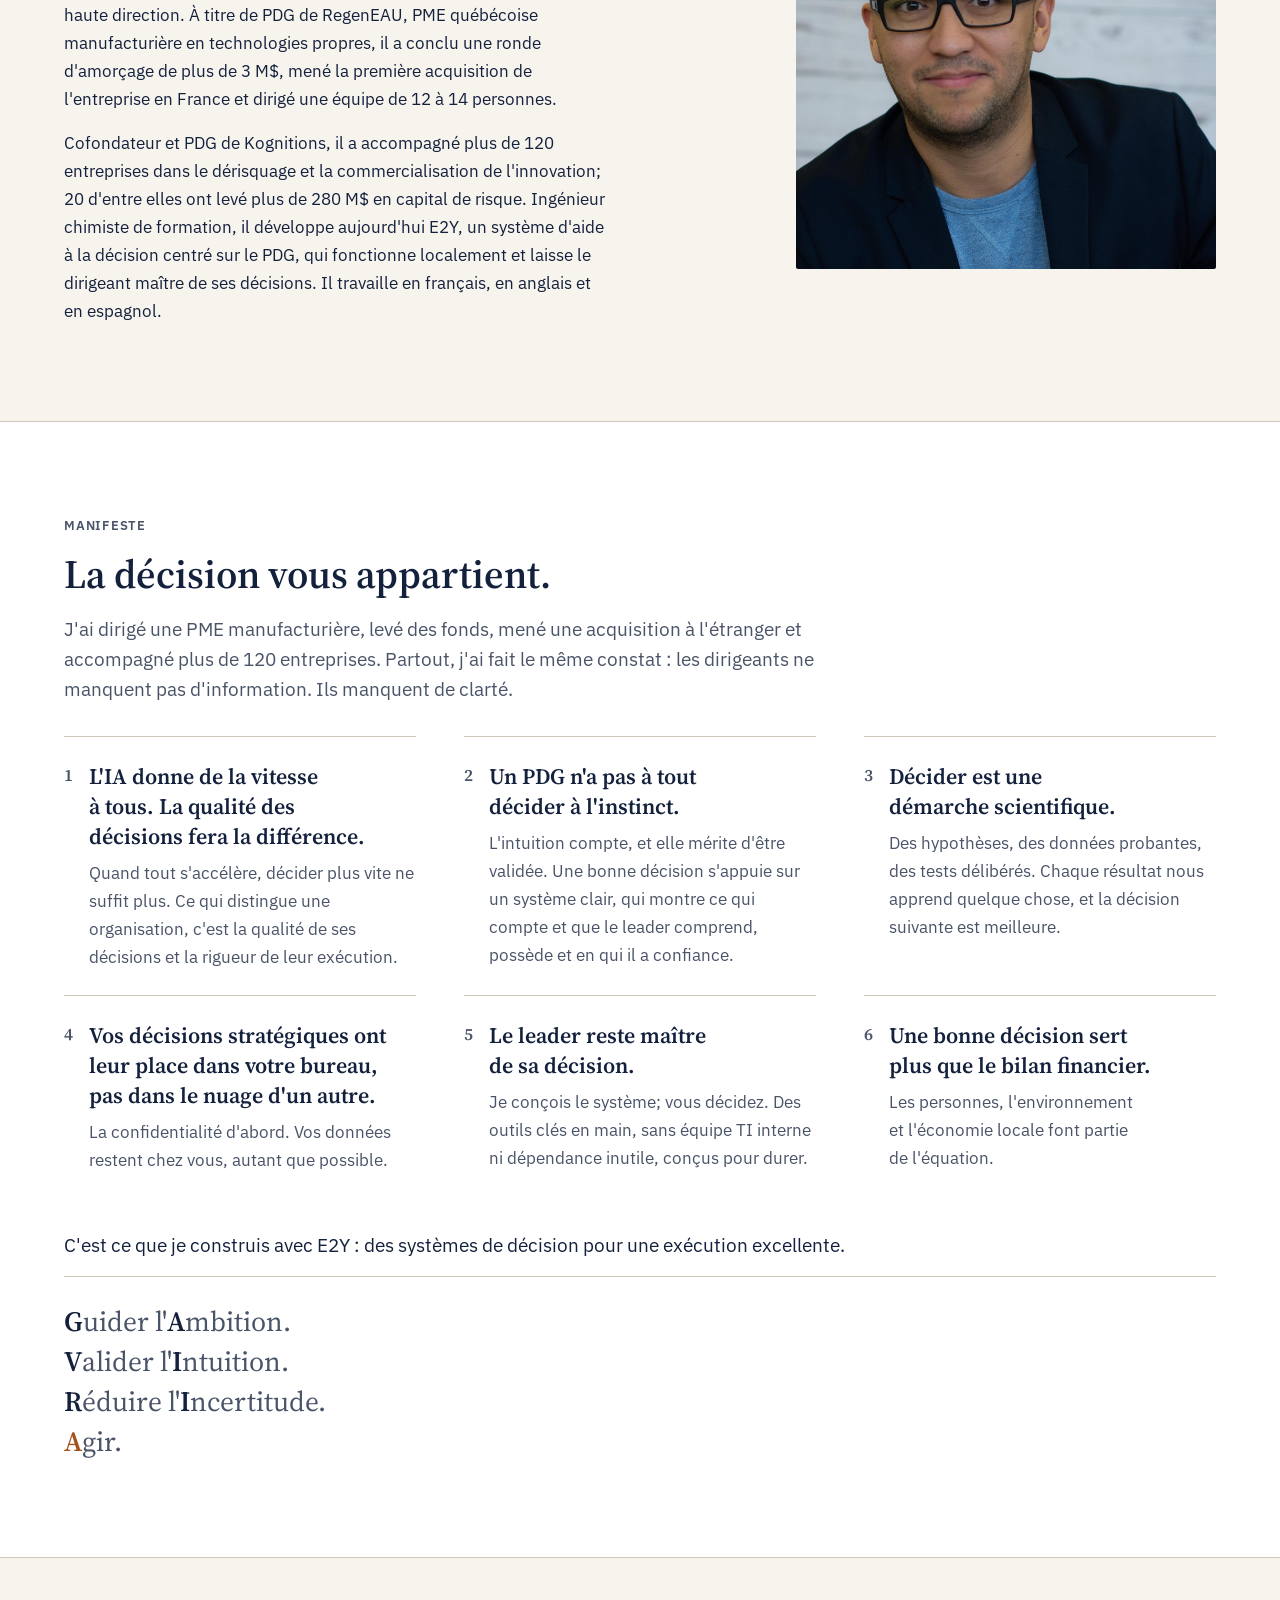
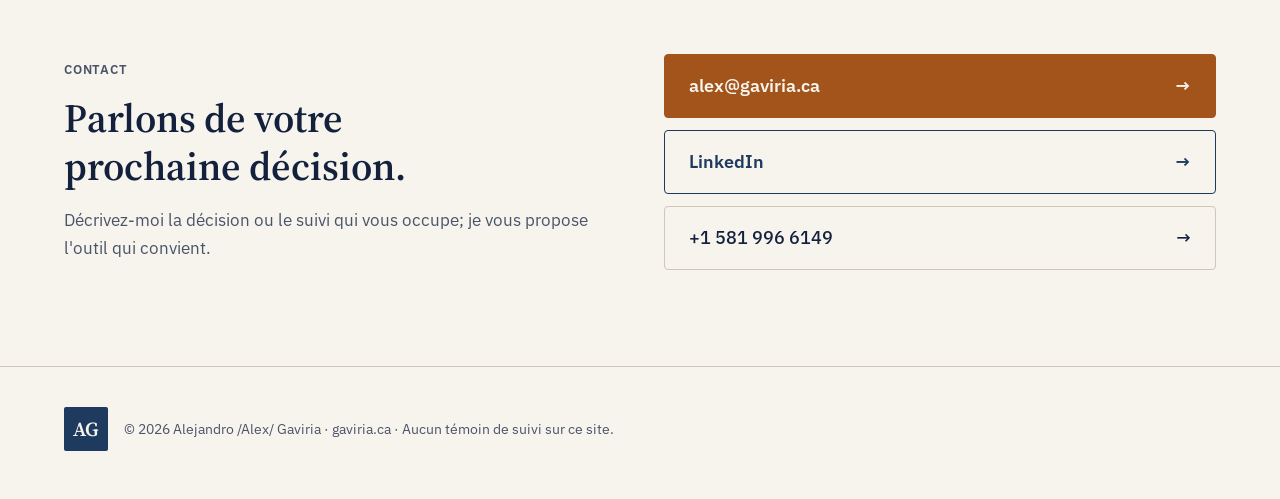
==== commit ec50e7ad: "Delete supported by Kognitions" ====
--- a/docs/index.html
+++ b/docs/index.html
@@ -103,7 +103,7 @@
 <section class="section section--white" aria-labelledby="proof-title">
 <div class="wrap stack" style="gap:32px">
 <h2 class="label" id="proof-title" style="font-family:var(--font-sans)">Du concret</h2>
-<dl class="metrics"><div><dt>120+</dt><dd>entreprises accompagnées avec Kognitions</dd></div><div><dt>280 M$</dt><dd>levés en capital de risque par 20 d&#x27;entre elles</dd></div><div><dt>3 M$+</dt><dd>ronde d&#x27;amorçage conclue comme PDG de RegenEAU</dd></div><div><dt>2×</dt><dd>PDG : une PME en technologies propres et une startup SaaS</dd></div></dl>
+<dl class="metrics"><div><dt>120+</dt><dd>entreprises accompagnées</dd></div><div><dt>280 M$</dt><dd>levés en capital de risque par 20 d&#x27;entre elles</dd></div><div><dt>3 M$+</dt><dd>ronde d&#x27;amorçage conclue comme PDG de RegenEAU</dd></div><div><dt>2×</dt><dd>PDG : une PME en technologies propres et une startup SaaS</dd></div></dl>
 <figure>
 <img src="assets/img/equipe.jpg" width="1400" height="933" alt="Alejandro Gaviria avec trois membres de l&#x27;équipe de RegenEAU, dans l&#x27;atelier de production" loading="lazy">
 <figcaption>Avec l&#x27;équipe de RegenEAU, dans l&#x27;atelier de production (Alejandro, à droite).</figcaption>
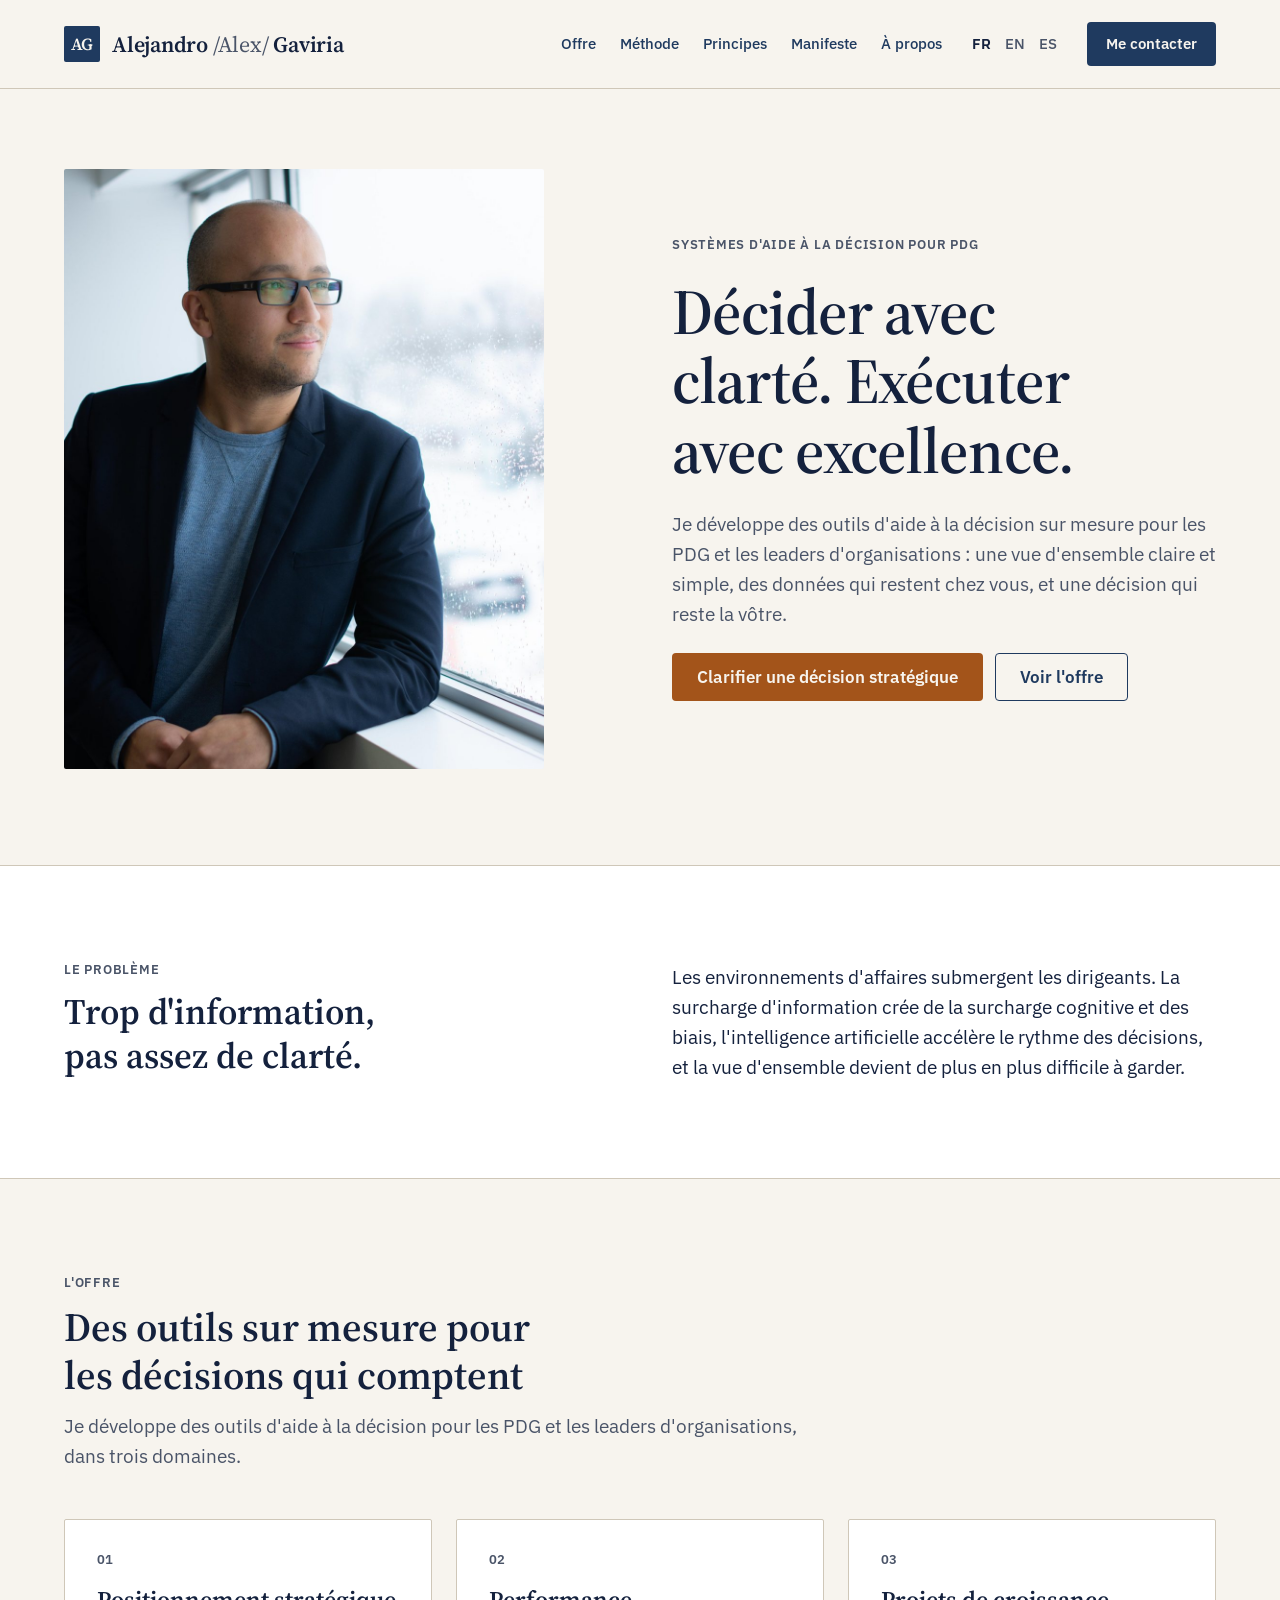
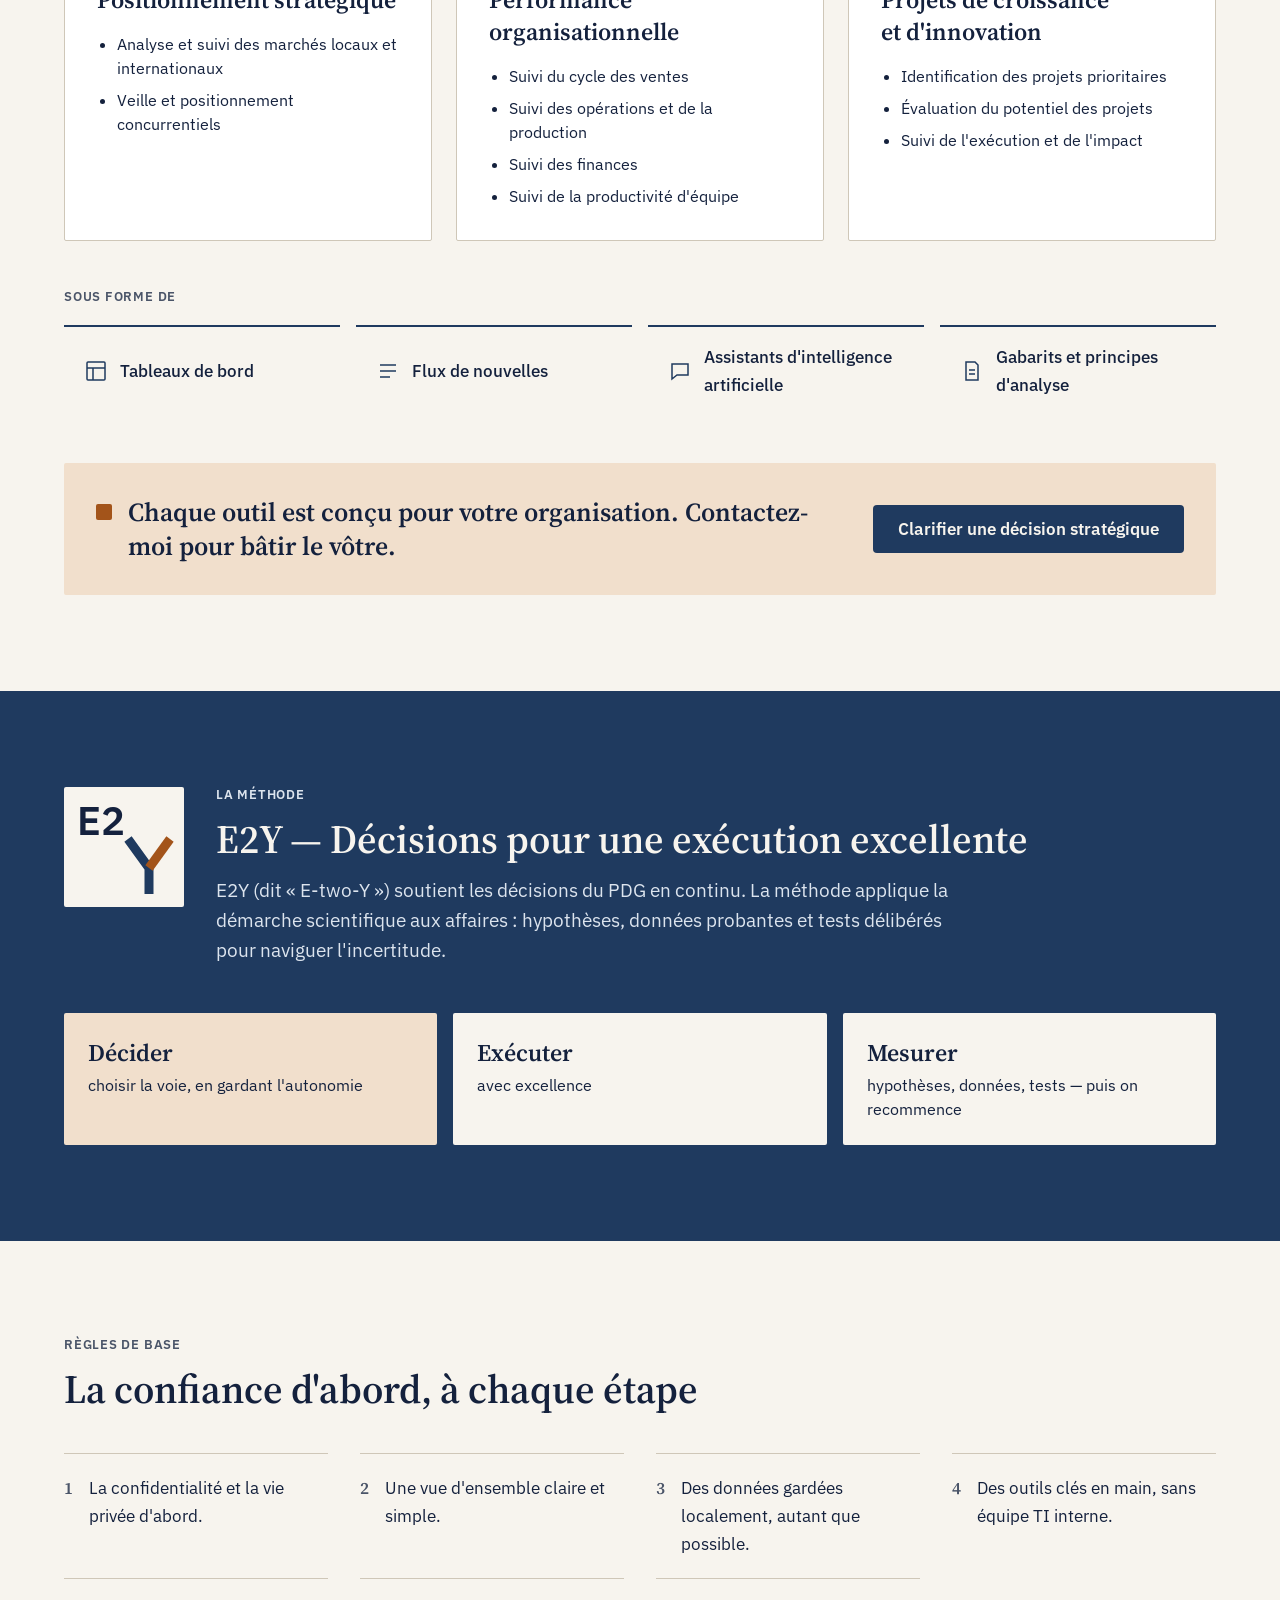
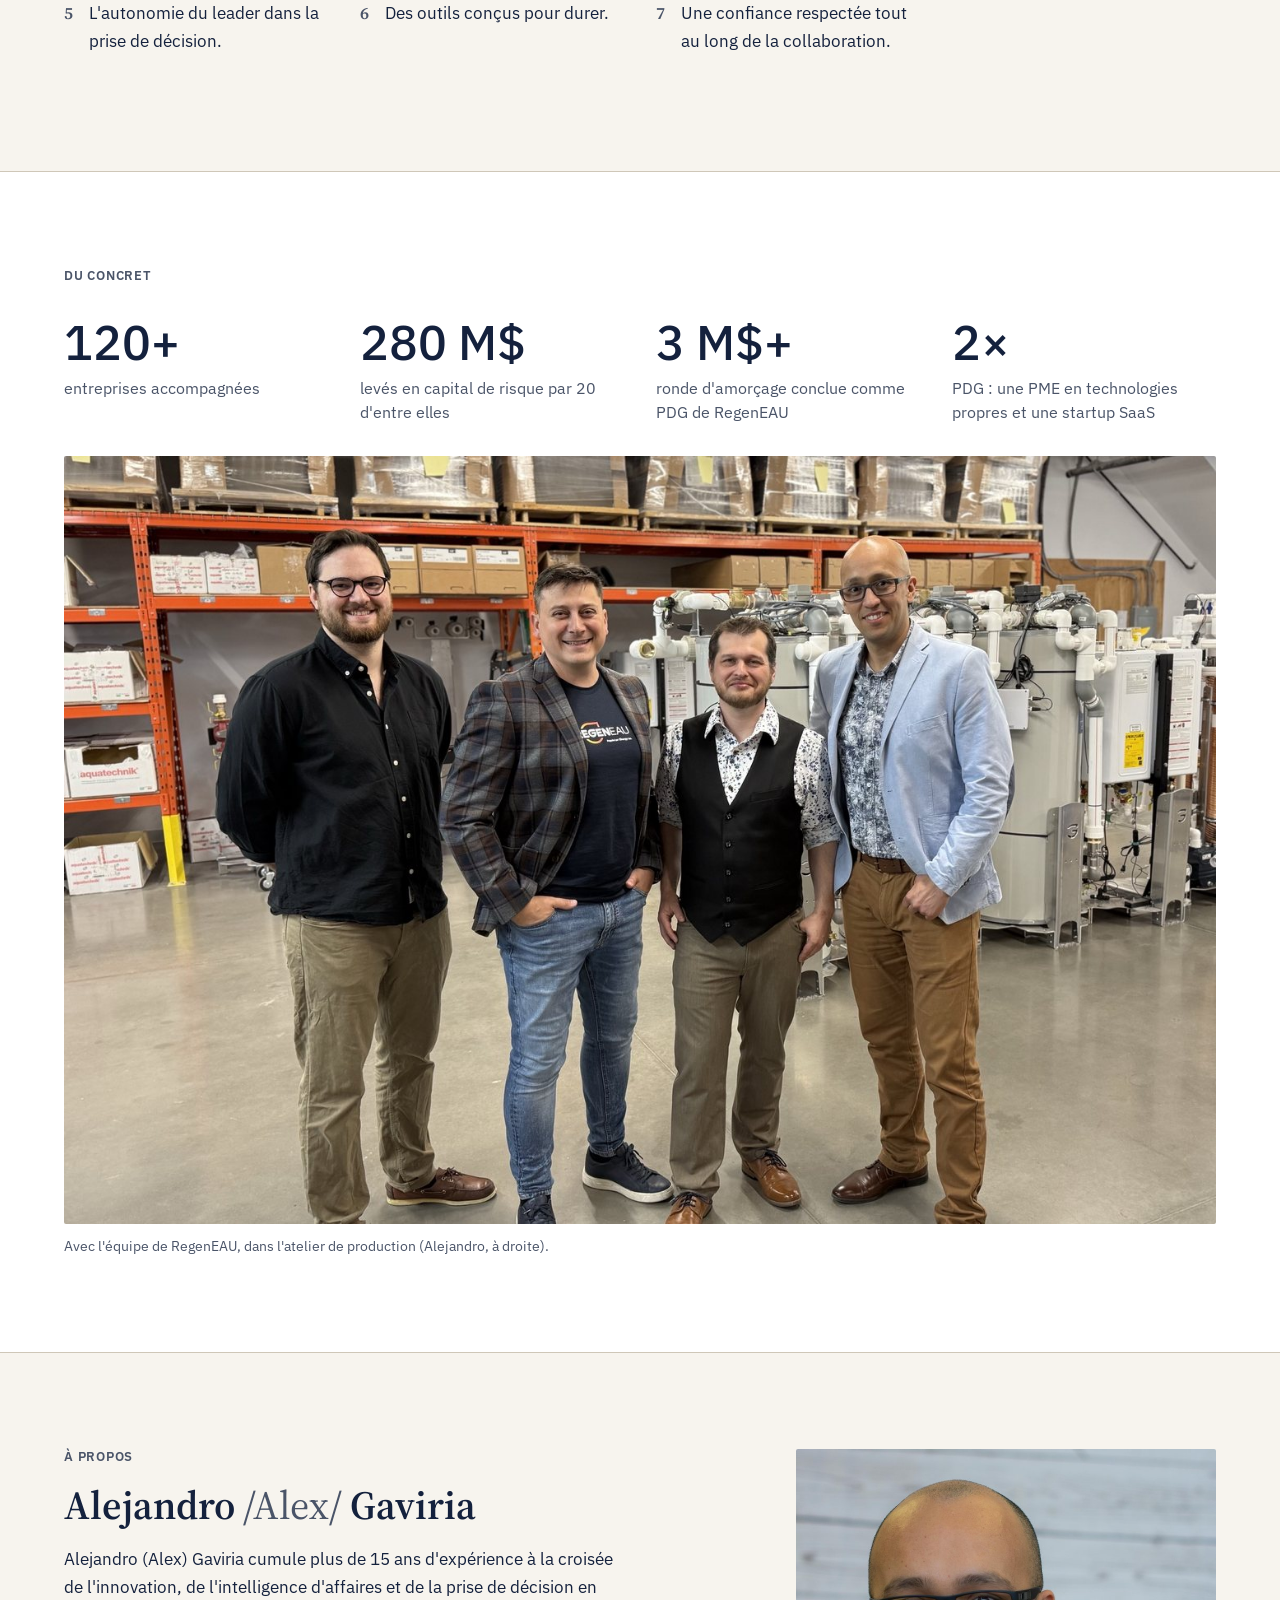
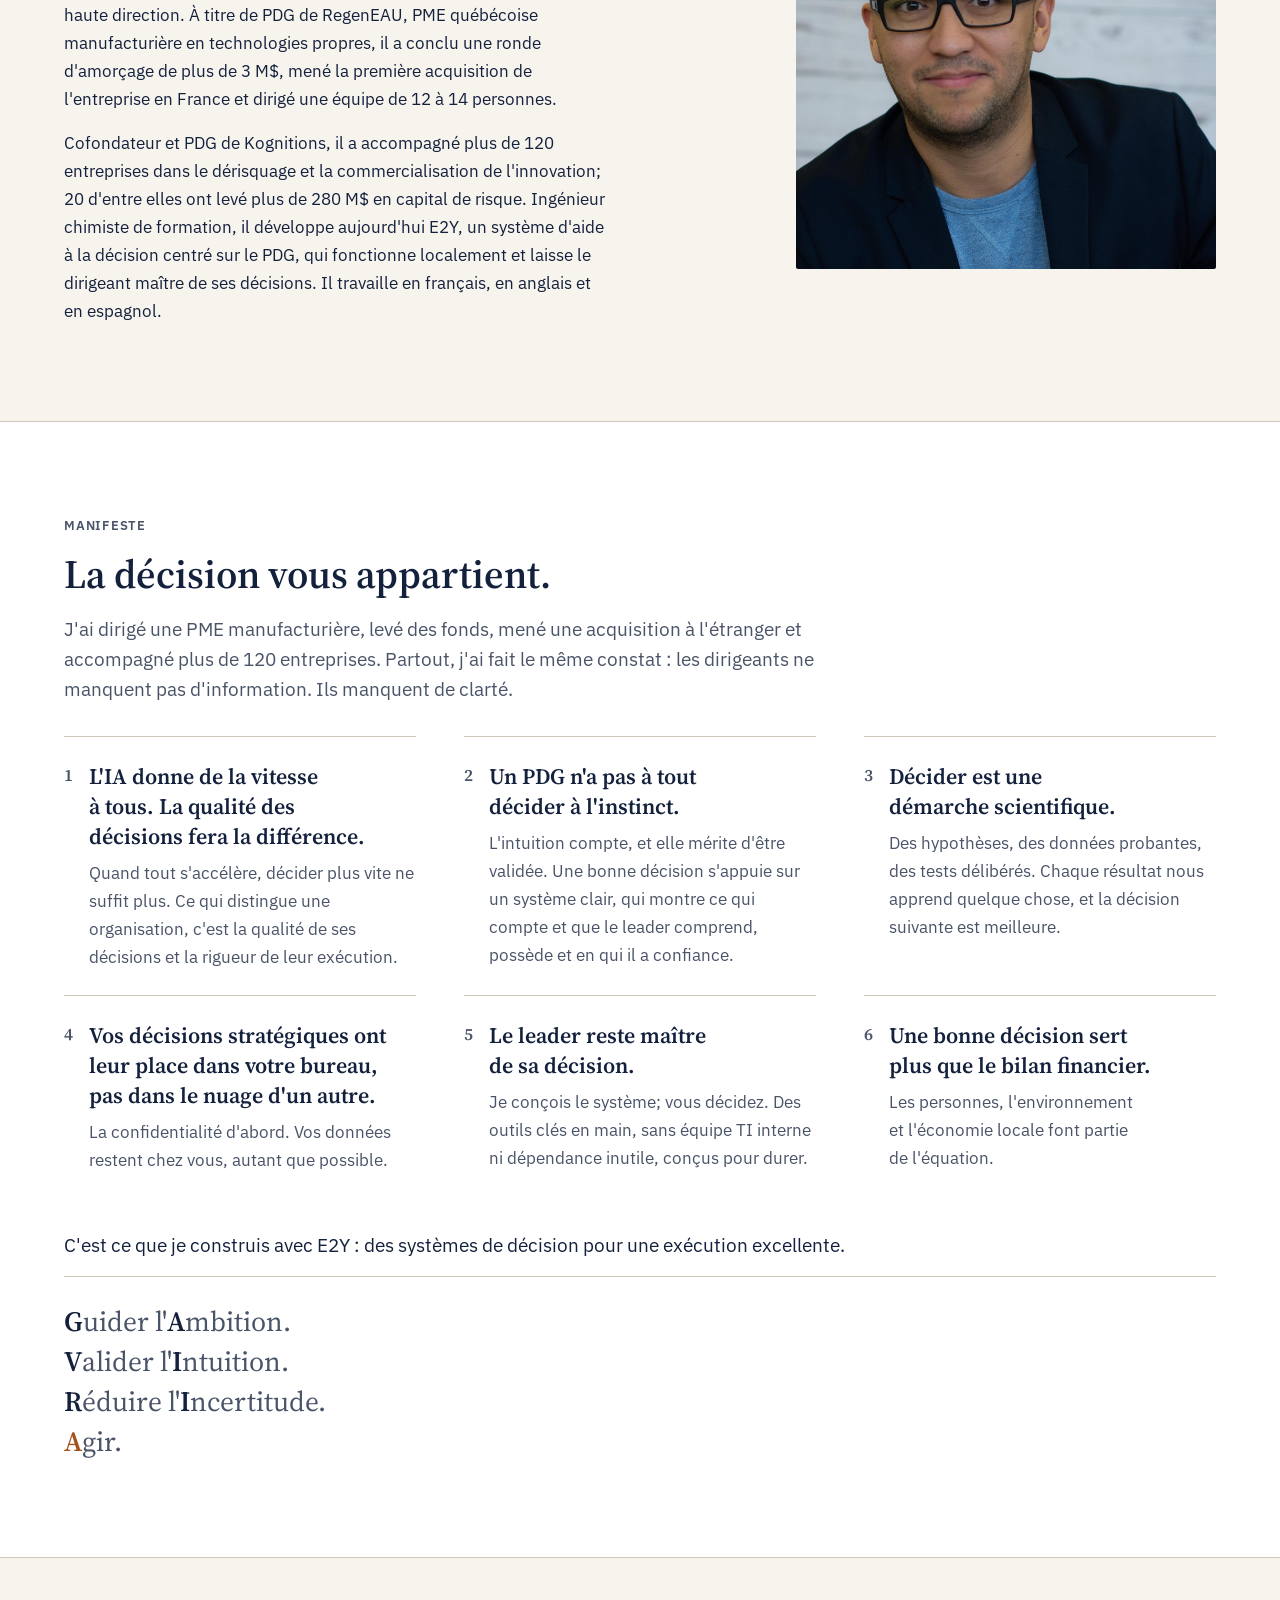
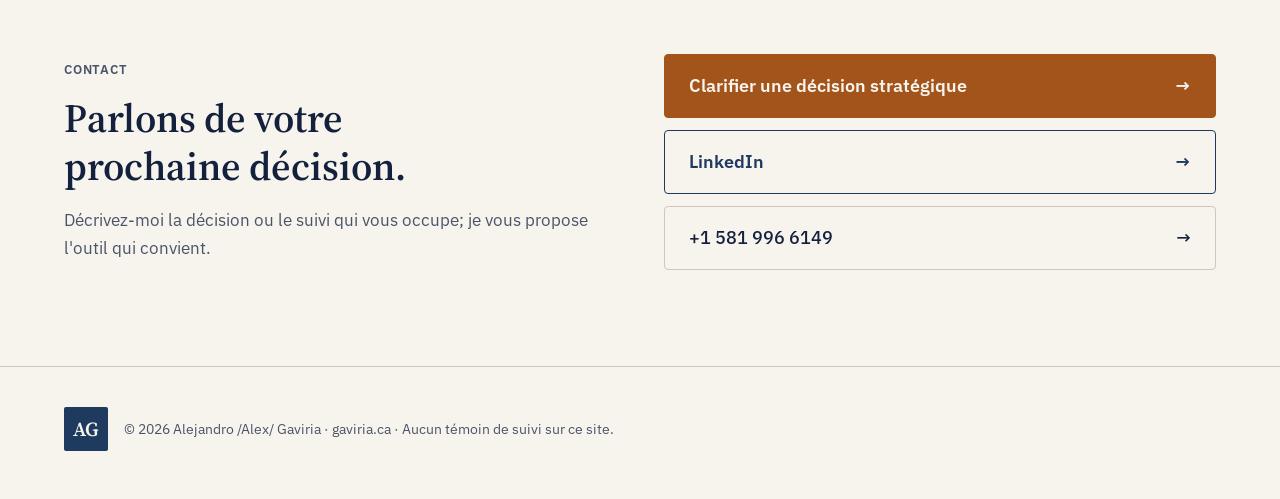
==== commit 11584ce5: "Use Cal.com for website CTAs Co-authored-by: Copilot <223556219+Copilot@users.noreply.github.com>" ====
--- a/docs/index.html
+++ b/docs/index.html
@@ -46,7 +46,7 @@
 <h1 id="hero-title">Décider avec clarté. Exécuter avec excellence.</h1>
 <p class="lede">Je développe des outils d&#x27;aide à la décision sur mesure pour les PDG et les leaders d&#x27;organisations : une vue d&#x27;ensemble claire et simple, des données qui restent chez vous, et une décision qui reste la vôtre.</p>
 <div class="btns">
-<a class="btn btn--decision" href="mailto:alex@gaviria.ca?subject=Outil%20d%27aide%20%C3%A0%20la%20d%C3%A9cision">Bâtissons votre outil de décision</a>
+<a class="btn btn--decision" href="https://cal.com/gaviria/decision" target="_blank" rel="noopener">Clarifier une décision stratégique</a>
 <a class="btn btn--ghost" href="#offre">Voir l&#x27;offre</a>
 </div>
 </div>
@@ -74,7 +74,7 @@
 </div>
 <div class="band">
 <div class="band__text"><span class="band__mark" aria-hidden="true"></span><p>Chaque outil est conçu pour votre organisation. Contactez-moi pour bâtir le vôtre.</p></div>
-<a class="btn btn--primary" href="mailto:alex@gaviria.ca?subject=Outil%20d%27aide%20%C3%A0%20la%20d%C3%A9cision">Écrire à Alejandro</a>
+<a class="btn btn--primary" href="https://cal.com/gaviria/decision" target="_blank" rel="noopener">Clarifier une décision stratégique</a>
 </div>
 </div>
 </section>
@@ -141,7 +141,7 @@
 <p class="muted">Décrivez-moi la décision ou le suivi qui vous occupe; je vous propose l&#x27;outil qui convient.</p>
 </div>
 <div class="contact__links">
-<a class="btn--decision" href="mailto:alex@gaviria.ca?subject=Outil%20d%27aide%20%C3%A0%20la%20d%C3%A9cision"><span>alex@gaviria.ca</span><span aria-hidden="true">→</span></a>
+<a class="btn--decision" href="https://cal.com/gaviria/decision" target="_blank" rel="noopener"><span>Clarifier une décision stratégique</span><span aria-hidden="true">→</span></a>
 <a href="https://www.linkedin.com/in/alejandroalexgaviria/" rel="me noopener"><span>LinkedIn</span><span aria-hidden="true">→</span></a>
 <a class="quiet" href="tel:+15819966149"><span>+1 581 996 6149</span><span aria-hidden="true">→</span></a>
 </div>
